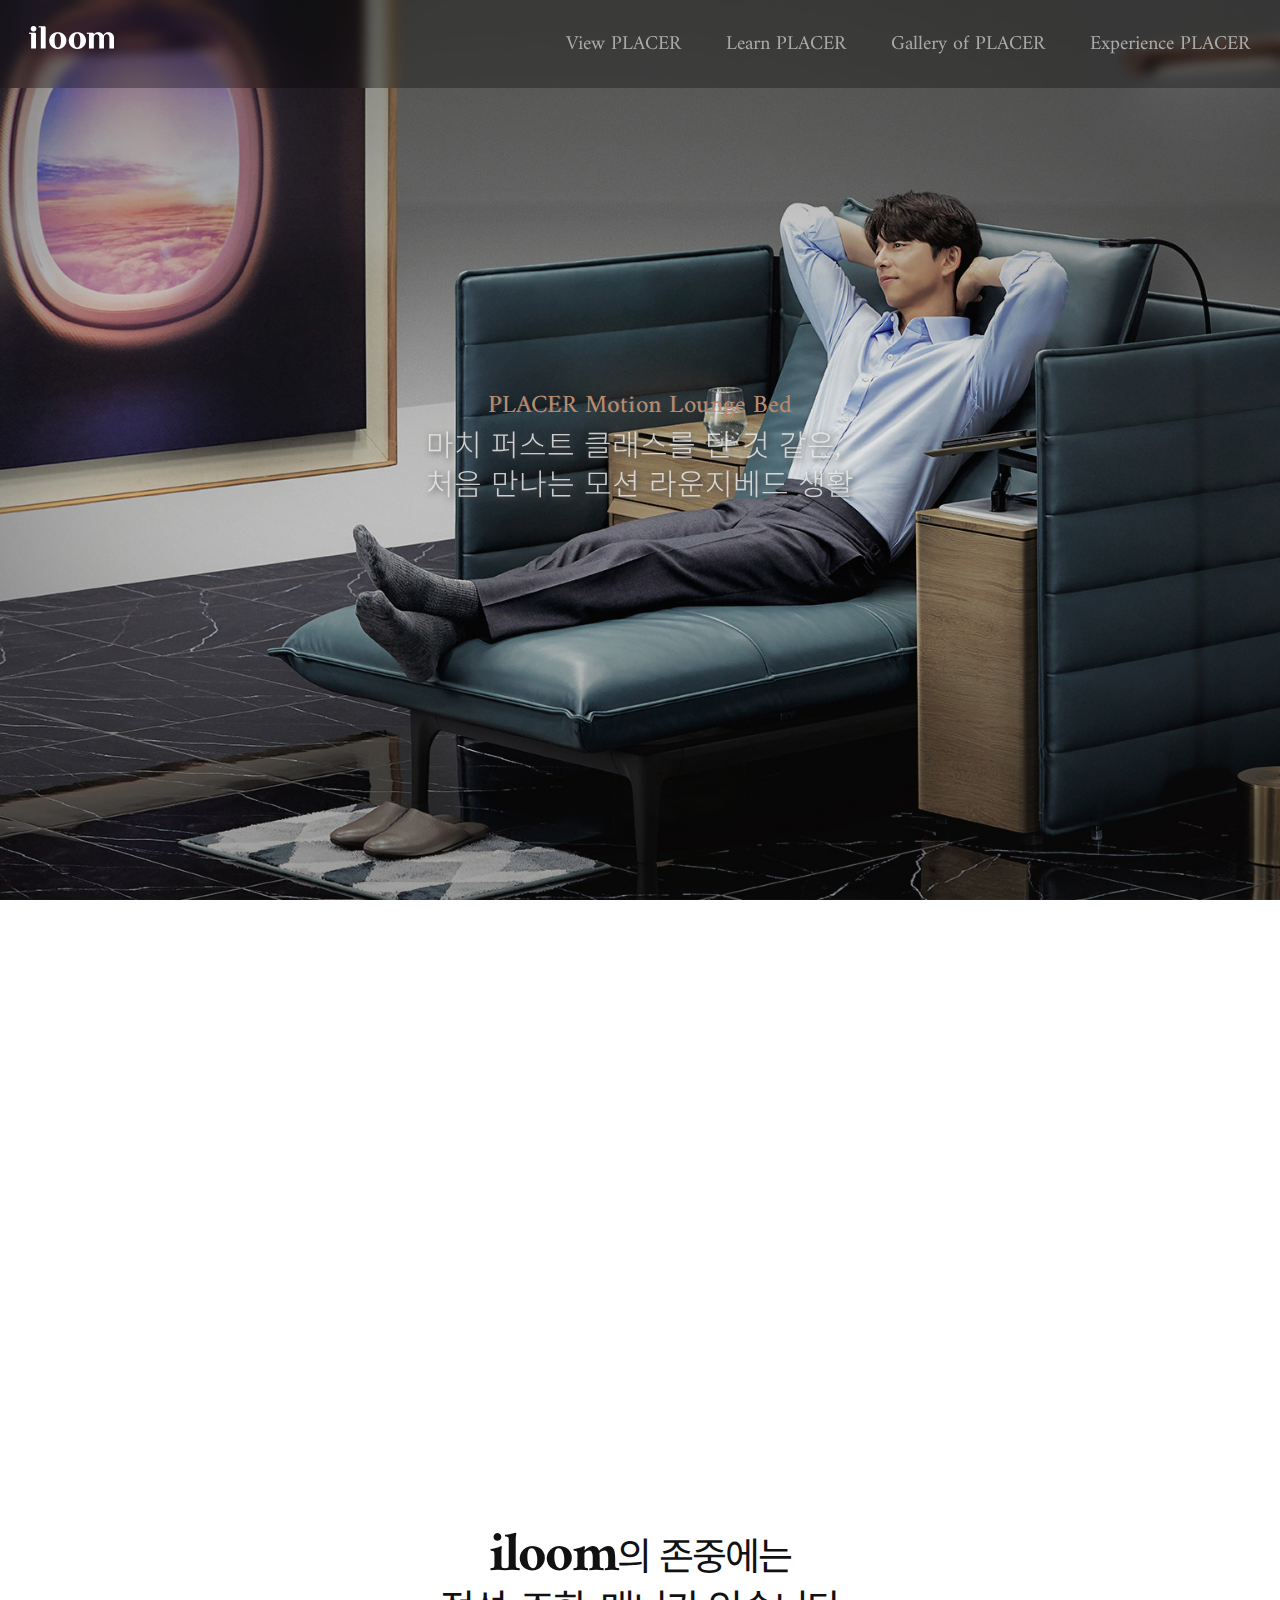
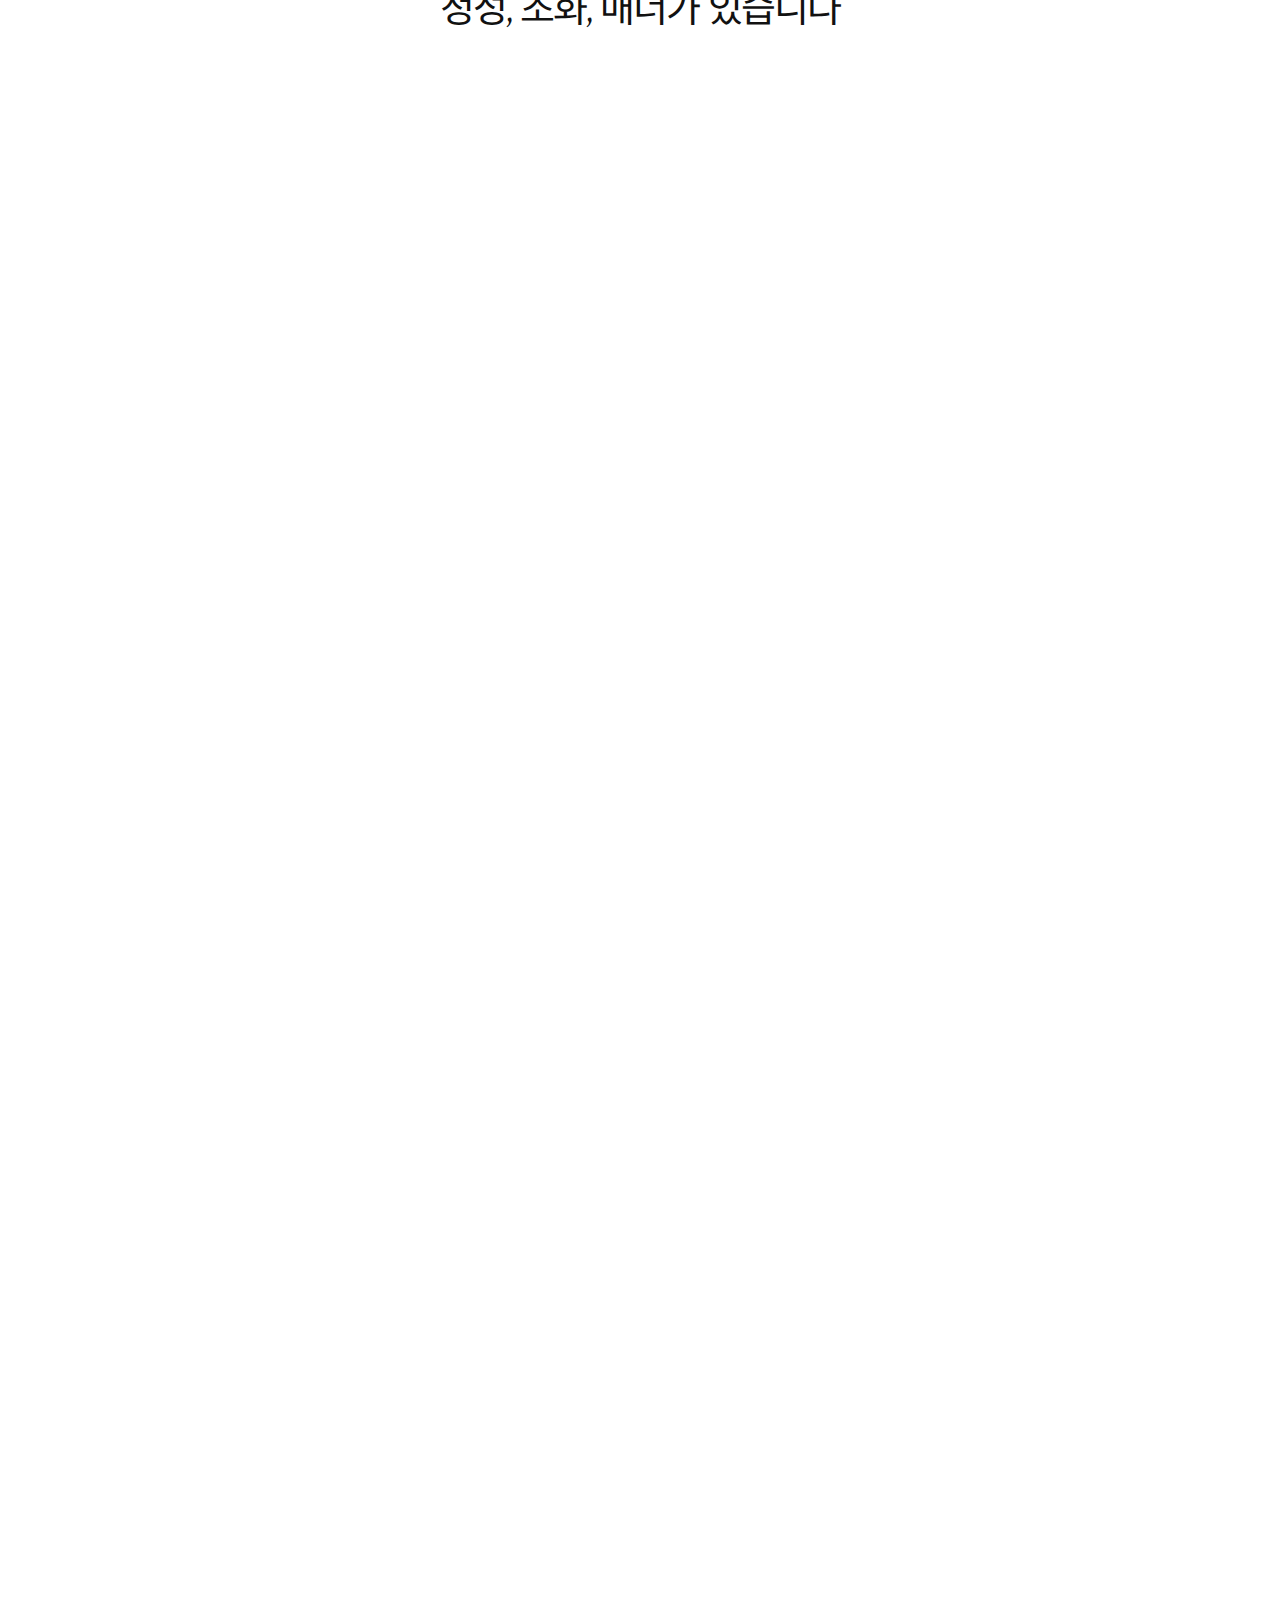
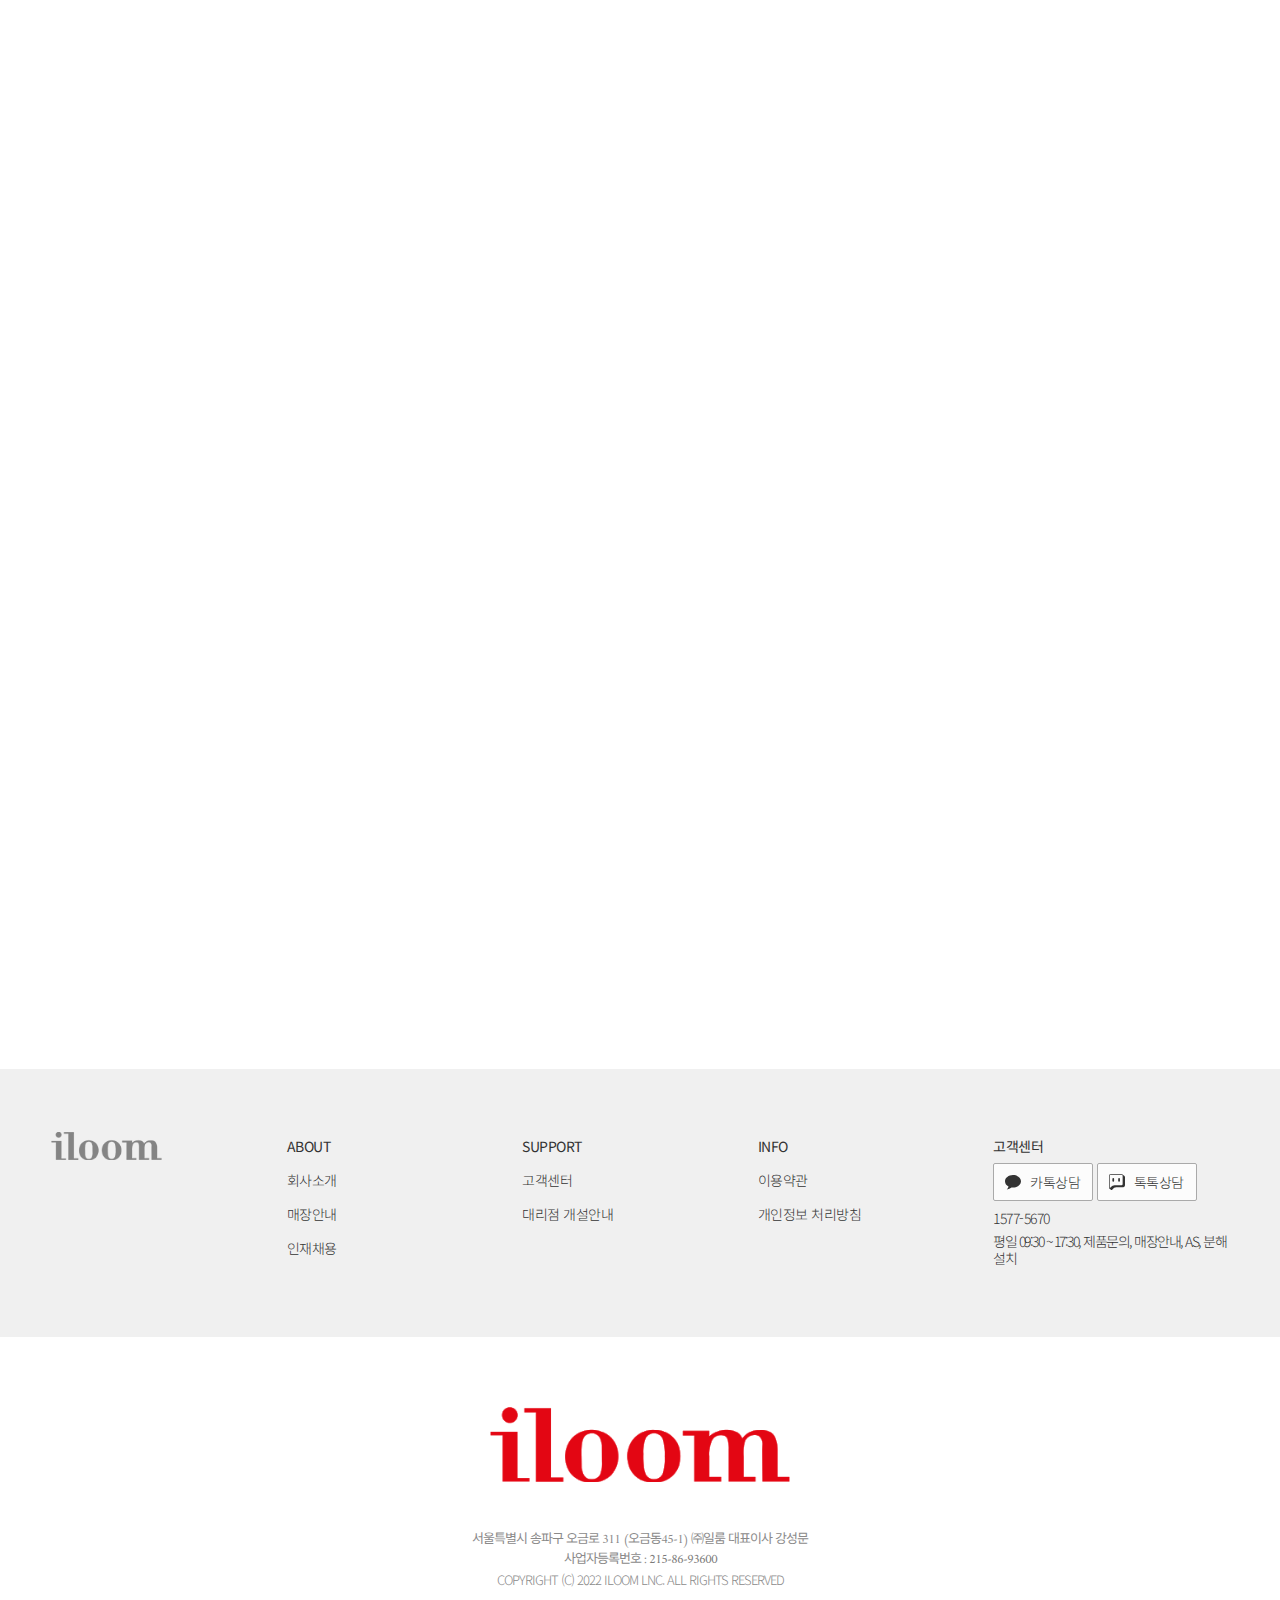
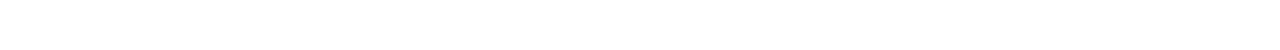
==== responsive.html @ 222e3181 "responsive_ver" ====
<!DOCTYPE html>
<html lang="ko">
<head>
    <meta charset="UTF-8">
    <meta name="viewport" content="width=device-width, initial-scale=1.0">
    <title>iloom PLACER</title>

    <!-- FAVICON -->
    <link rel="shortcut icon" href="assets/img/favicon.png" />
    <link rel="apple-touch-icon" type="image/png" sizes="180x180" href="assets/img/apple_icon_180.png">
    <link rel="icon" type="image/png" sizes="192x192" href="assets/img/android_icon_192.png">

    <!-- 오픈그래프 -->
    <meta property="og:title" content="iloom PLACER">
    <meta property="og:description" content="가구를 만듭니다, 일룸과 함께 하는 나만의 라이프스타일 시작해보세요" />
    <meta property="og:image" content="assets/img/open_graph.png" />
    <meta property="og:image:width" content="1000">
    <meta property="og:image:height" content="525">
    <meta property="og:site_name" content="iloom PLACER">
    <meta property="og:url" content="http://ivylove.dothome.co.kr/portfolio/responsive_ver/responsive.html" />

    <!-- CSS -->
    <link rel="stylesheet" href="assets/css/aos.css">
    <link rel="stylesheet" href="assets/css/reset.css">
    <link rel="stylesheet" href="assets/css/common.css">
    <link rel="stylesheet" href="assets/css/swiper.css">
    <link rel="stylesheet" href="assets/css/style.css">

    <!-- SCRIPT -->
    <script src="assets/js/jquery.js"></script>
    <script src="assets/js/swiper-bundle.min.js"></script>
    <script src="assets/js/aos.js"></script>
    <script src="assets/js/index.js"></script>
</head>
<body>
    <div class="wrap">
        <header>
            <div class="header_vis">
                <div class="header_wrap clear">
                    <div class="title">
                        <a href="javascript:void(0)">iloom</a>
                    </div>
                    <div class="gnb">
                        <ul class="clear">
                            <li>
                                <a href="javascript:void(0)">View PLACER</a>
                            </li>
                            <li>
                                <a href="javascript:void(0)">Learn PLACER</a>
                            </li>
                            <li>
                                <a href="javascript:void(0)">Gallery of PLACER</a>
                            </li>
                            <li>
                                <a href="javascript:void(0)">Experience PLACER</a>
                            </li>
                        </ul>
                    </div>
                    <!-- hamburger button -->
                    <div class="m_vis m_btn">
                        <span></span>
                        <span></span>
                        <span></span>
                    </div>
                </div>
            </div>
        </header>
        <!-- aside -->
        <aside>
            <div class="m_aside_wrap clear">
                <ul class="m_aside_top clear">
                    <li class="left clear">
                        <div class="m_title"><a href="javascript:void(0)">iloom</a></div>
                    </li>
                    <li class="right clear">
                        <div class="settiing"><a href="javascript:voil(0)">설정</a></div>
                        <div class="close"><a href="javascript:voil(0)" class="close_btn">닫기</a></div>
                    </li>
                </ul>
                <div class="swiper-container m_aside_menu">
                    <div class="swiper-wrapper">
                        <div class="swiper-slide"><a href="javascript:void(0)">MY PAGE</a></div>
                        <div class="swiper-slide"><a href="javascript:void(0)">ORDER</a></div>
                        <div class="swiper-slide"><a href="javascript:void(0)">CART</a></div>
                        <div class="swiper-slide"><a href="javascript:void(0)">CS CENTER</a></div>
                        <div class="swiper-slide"><a href="javascript:void(0)">INFO</a></div>
                    </div>
                </div>
                <!-- 프로필 -->
                <div class="hello">
                    <p><span>홍길동님,</span><br/>안녕하세요!</p>
                    <img src="assets/img/my.png" alt="개인이미지">
                </div>
                <!-- For -->
                <div class="for">
                    <h2>For you</h2>
                    <div class="swiper-container pro_swiper">
                        <div class="swiper-wrapper">
                            <div class="swiper-slide"><a href="javascript:void(0)">
                                    <img src="assets/img/aside01.jpg" alt="스와이퍼 이미지">
                                </a></div>
                            <div class="swiper-slide"><a href="javascript:void(0)">
                                    <img src="assets/img/aside02.jpg" alt="스와이퍼 이미지">
                                </a></div>
                            <div class="swiper-slide"><a href="javascript:void(0)">
                                    <img src="assets/img/aside03.jpg" alt="스와이퍼 이미지">
                                </a></div>
                            <div class="swiper-slide"><a href="javascript:void(0)">
                                    <img src="assets/img/aside04.jpg" alt="스와이퍼 이미지">
                                </a></div>
                                <div class="swiper-slide"><a href="javascript:void(0)">
                                    <img src="assets/img/aside05.jpg" alt="스와이퍼 이미지">
                                </a></div>
                            <div class="swiper-slide"><a href="javascript:void(0)">
                                    <img src="assets/img/aside06.jpg" alt="스와이퍼 이미지">
                                </a></div>
                        </div>
                        <!-- Pagination -->
                        <div class="swiper-pagination"></div>
                    </div>
                </div>
                <!-- menu -->
                <ul class="m_detail clear">
                    <li>
                        <a href="javascript:void(0)">
                            <span>View PLACER</span>
                            <i></i>
                        </a>
                        <ul class="m_view detail">
                            <li><a href="javascript:void(0)">침대</a></li>
                            <li><a href="javascript:void(0)">옷장</a></li>
                            <li><a href="javascript:void(0)">수납장</a></li>
                            <li><a href="javascript:void(0)">화장대</a></li>
                        </ul>
                    </li>
                    <li>
                        <a href="javascript:void(0)"><span>Learn PLACER</span><i></i></a>
                        <ul class="m_learn detail">
                            <li><a href="javascript:void(0)">테이블</a></li>
                            <li><a href="javascript:void(0)">거실장</a></li>
                            <li><a href="javascript:void(0)">소파</a></li>
                            <li><a href="javascript:void(0)">수납장</a></li>
                        </ul>
                    </li>
                    <li>
                        <a href="javascript:void(0)"><span>Gallery of PLACER</span><i></i></a>
                        <ul class="m_gallery detail">
                            <li><a href="javascript:void(0)">식탁</a></li>
                            <li><a href="javascript:void(0)">수납장</a></li>
                            <li><a href="javascript:void(0)">의자</a></li>
                            <li><a href="javascript:void(0)">액세서리</a></li>
                        </ul>
                    </li>
                    <li>
                        <a href="javascript:void(0)"><span>Experience PLACER</span><i></i></a>
                        <ul class="m_experience detail">
                            <li><a href="javascript:void(0)">책상</a></li>
                            <li><a href="javascript:void(0)">책장</a></li>
                            <li><a href="javascript:void(0)">서랍장</a></li>
                            <li><a href="javascript:void(0)">의자</a></li>
                        </ul>
                    </li>
                </ul>
                <!-- event -->
                <div class="m_event">
                    <h2>EVENT</h2>
                    <div class="swiper-container event_swiper">
                        <div class="swiper-wrapper">
                            <div class="swiper-slide">
                                <a href="javascript:void(0)">
                                    <img src="assets/img/event01.jpg" alt="이벤트이미지">
                                </a>
                            </div>
                            <div class="swiper-slide">
                                <a href="javascript:void(0)">
                                    <img src="assets/img/event02.jpg" alt="이벤트이미지">
                                </a>
                            </div>
                            <div class="swiper-slide">
                                <a href="javascript:void(0)">
                                    <img src="assets/img/event03.jpg" alt="이벤트이미지">
                                </a>
                            </div>
                            <div class="swiper-slide">
                                <a href="javascript:void(0)">
                                    <img src="assets/img/event04.jpg" alt="이벤트이미지">
                                </a>
                            </div>
                            <div class="swiper-slide">
                                <a href="javascript:void(0)">
                                    <img src="assets/img/event05.jpg" alt="이벤트이미지">
                                </a>
                            </div>
                            <div class="swiper-slide">
                                <a href="javascript:void(0)">
                                    <img src="assets/img/event06.jpg" alt="이벤트이미지">
                                </a>
                            </div>
                        </div>
                    </div>
                </div>
                <!-- aside footer -->
                <div class="m_aside_footer">
                    <h2>
                        <a href="javascript:void(0)">iloom</a>
                    </h2>
                    <ul class="m_aside_sns clear">
                        <li class="fb"><a href="javascript:void(0)">fb</a></li>
                        <li class="bl"><a href="javascript:void(0)">bl</a></li>
                        <li class="yt"><a href="javascript:void(0)">yt</a></li>
                        <li class="insta"><a href="javascript:void(0)">insta</a></li>
                    </ul>
                    <div class="m_copy">
                        <p>서울특별시 송파구 오금로 311 (오금동45-1) ㈜일룸 대표이사 강성문</p>
                        <p>사업자등록번호&nbsp;:&nbsp;<span>215-86-93600</span></p>
                        <p>Copyright (c) 2022 iloom lnc. All rights reserved</p>
                    </div>
                </div>
            </div>
            <div class="m_aside_bg"></div>
        </aside>
        <main>
            <div class="main_vis">
                <div class="main_bg_wrap">
                    <div class="main_txt">
                        <p>PLACER Motion Lounge Bed</p>
                        <h2 data-aos="fade-up" data-aos-duration="1500">마치 퍼스트 클래스를 탄 것 같은,<br />처음 만나는 모션 라운지베드 생활</h2>
                    </div>
                </div>
                <div class="con_wrap">
                    <div class="con_wrap_detail">
                        <div class="learn">
                        <div class="learn_wrap clear">
                            <div class="learn_txt" data-aos="fade-up">
                                <p>Learn PLACER</p>
                                <h2>당신을 보다<br />편안하게 하는 디테일</h2>
                            </div> <!-- 마진,패딩으로 top 변경 -->
                            <div class="learn_con">
                                <ul class="clear">
                                    <li data-aos="fade-up" data-aos-duration="500">
                                        <a href="javascript:void(0)">
                                            <img src="assets/img/detail_thum1.jpg" alt="각도조절패드">
                                            <p>각도조절패드</p>
                                        </a>
                                    </li>
                                    <li data-aos="fade-up" data-aos-duration="1500">
                                        <a href="javascript:void(0)">
                                            <img src="assets/img/detail_thum2.jpg" alt="월 허깅">
                                            <p>월 허깅</p>
                                        </a>
                                    </li>
                                    <li data-aos="fade-up" data-aos-duration="2500">
                                        <a href="javascript:void(0)">
                                            <img src="assets/img/detail_thum3.jpg" alt="자석 부착식 팔걸이 쿠션">
                                            <p>자석 부착식 팔걸이 쿠션</p>
                                        </a>
                                    </li>
                                </ul>
                            </div>
                        </div>
                    </div>
                    <div class="brand_core">
                        <div class="core_wrap">
                            <div class="core_txt">
                                <h2><span>iloom</span>의 존중에는<br />정성, 조화, 매너가 있습니다</h2>
                            </div>
                            <div class="circle_wrap">
                                <ul>
                                    <li data-aos="zoom-in" data-aos-duration="500"><span>정성</span></li>
                                    <li data-aos="zoom-in" data-aos-duration="1000"><span>조화</span></li>
                                    <li data-aos="zoom-in" data-aos-duration="1500"><span>매너</span></li>
                                </ul>
                            </div>
                            <div class="intro">
                                <div class="bg_txt">
                                    <span data-aos="fade-up" data-aos-duration="600">V</span>
                                    <span data-aos="fade-up" data-aos-duration="900">A</span>
                                    <span data-aos="fade-up" data-aos-duration="1200">L</span>
                                    <span data-aos="fade-up" data-aos-duration="1500">U</span>
                                    <span data-aos="fade-up" data-aos-duration="1800">E</span>
                                </div>
                            </div>
                        </div>
                    </div>
                    <div class="premium">
                        <div class="premium_wrap">
                            <div class="pre_left left"></div>
                            <div class="pre_right right"></div>
                            <div class="pre_con_wrap">
                                <div class="pre_txt">
                                    <h2>Premium</h2>
                                    <p>당신이 원하는 대로 완성되는 모듈식 구성</p>
                                </div>
                                <div class="premium_slide_wrap">
                                    <div class="swiper-container premium_slide">
                                        <div class="swiper-wrapper">
                                            <div class="swiper-slide clear">
                                                <img src="assets/img/module_pro1.jpg" alt="모듈 이미지1">
                                                <div class="pre_sw_txt">
                                                    <h2>01</h2>
                                                    <p>슬라이딩 상판</p>
                                                </div>
                                                <div class="pre_sw_txt">
                                                    <h2>02</h2>
                                                    <p>서랍 구조</p>
                                                </div>
                                                <div class="pre_sw_txt">
                                                    <h2>03</h2>
                                                    <p>내부 공간</p>
                                                </div>
                                            </div>
                                            <div class="swiper-slide clear">
                                                <img src="assets/img/module_pro2.jpg" alt="모듈 이미지2">
                                                <div class="pre_sw_txt">
                                                    <h2>01</h2>
                                                    <p>멀티 바 테이블</p>
                                                </div>
                                                <div class="pre_sw_txt">
                                                    <h2>02</h2>
                                                    <p>미니 데스크</p>
                                                </div>
                                                <div class="pre_sw_txt">
                                                    <h2>03</h2>
                                                    <p>여유로운 수납 공간</p>
                                                </div>
                                            </div>
                                            <div class="swiper-slide clear">
                                                <img src="assets/img/module_pro3.jpg" alt="모듈 이미지3">
                                                <div class="pre_sw_txt">
                                                    <h2>01</h2>
                                                    <p>프라이빗한 공간 연출</p>
                                                </div>
                                                <div class="pre_sw_txt">
                                                    <h2>02</h2>
                                                    <p>자유로운 구성</p>
                                                </div>
                                                <div class="pre_sw_txt">
                                                    <h2>03</h2>
                                                    <p>글라이더</p>
                                                </div>
                                            </div>
                                        </div>
                                        <!-- Add Pagination -->
                                        <div class="swiper-pagination"></div>
                                    </div>
                                    <div class="arrow_wrap">
                                        <div class="swiper-button-next right"><a href="javascript:void(0)">right</a></div>
                                        <div class="swiper-button-prev left"><a href="javascript:void(0)">left</a></div>
                                    </div>
                                </div>
                                <div class="module_pro_wrap">
                                    <div class="module_pro">
                                        <img src="assets/img/module_pro1.jpg" alt="모듈 이미지1">
                                        <div class="m_pre_sw_txt">
                                            <h2>슬라이딩 상판</h2>
                                            <p>라운지베드의 각도 조절로 나의 포지션이
                                                <br />편리하게 이용할 수 있는 상판
                                            </p>
                                        </div>
                                    </div>
                                    <div class="module_pro">
                                        <img src="assets/img/module_pro2.jpg" alt="모듈 이미지2">
                                        <div class="m_pre_sw_txt">
                                            <h2>멀티 바 테이블</h2>
                                            <p>스마트폰 무선충전, LED조명까지
                                                <br />바로 해결할 수 있는 상판 바
                                        </div>
                                    </div>
                                    <div class="module_pro">
                                        <img src="assets/img/module_pro3.jpg" alt="모듈 이미지3">
                                        <div class="m_pre_sw_txt">
                                            <h2>프라이빗한 공간 연출</h2>
                                            <p>집중이 필요한 순간에
                                                <br />나만의 공간을 만들어주는 파티션
                                            </p>
                                        </div>
                                    </div>
                                </div>
                                <div class="module_pro_wrap02">
                                    <div class="module_pro">
                                        <img src="assets/img/module_pro1.jpg" alt="모듈 이미지1" data-aos="fade-right" data-aos-duration="1000">
                                        <div class="m_pre_sw_txt" data-aos="fade-right" data-aos-duration="1000">
                                            <h2>슬라이딩 상판</h2>
                                            <p>라운지베드의 각도 조절로 나의 포지션이
                                                <br />편리하게 이용할 수 있는 상판
                                            </p>
                                        </div>
                                    </div>
                                    <div class="module_pro">
                                        <img src="assets/img/module_pro2.jpg" alt="모듈 이미지2" data-aos="fade-left" data-aos-duration="1000">
                                        <div class="m_pre_sw_txt" data-aos="fade-left" data-aos-duration="1000">
                                            <h2>멀티 바 테이블</h2>
                                            <p>스마트폰 무선충전, LED조명까지
                                                <br />바로 해결할 수 있는 상판 바
                                        </div>
                                    </div>
                                    <div class="module_pro">
                                        <img src="assets/img/module_pro3.jpg" alt="모듈 이미지3" data-aos="fade-right" data-aos-duration="1000">
                                        <div class="m_pre_sw_txt" data-aos="fade-right" data-aos-duration="1000">
                                            <h2>프라이빗한 공간 연출</h2>
                                            <p>집중이 필요한 순간에
                                                <br />나만의 공간을 만들어주는 파티션
                                            </p>
                                        </div>
                                    </div>
                                </div>
                            </div>
                        </div>
                    </div>
                    <div class="value_life">
                        <div class="value_life_wrap">
                            <h2 data-aos="fade-up" data-aos-duration="500">세상에 없던 가치의 시작</h2>
                            <p data-aos="fade-up" data-aos-duration="500">가장 편안한 공간에서 퍼스트클래스를 탄 것 같은 생활을 누리세요<br />
                                세상의 중심에서 만나는 iloom의 자부심이 펼쳐집니다.</p>
                            <p class="m_p" data-aos="fade-up" data-aos-duration="800">가장 편안한 공간에서 퍼스트클래스를 탄 것 같은 생활을 누리세요</p>
                            <div class="swiper-container value_slide" data-aos="fade-up" data-aos-duration="1100">
                                <div class="swiper-wrapper">
                                    <div class="swiper-slide">
                                        <div class="value_swiper_img">
                                            <img src="assets/img/life01.jpg" alt="life_con1">
                                        </div>
                                        <p>어바니</p>
                                    </div>
                                    <div class="swiper-slide">
                                        <div class="value_swiper_img">
                                            <img src="assets/img/life02.jpg" alt="life_con2">
                                        </div>
                                        <p>아르지안</p>
                                    </div>
                                    <div class="swiper-slide">
                                        <div class="value_swiper_img">
                                            <img src="assets/img/life03.jpg" alt="life_con3">
                                        </div>
                                        <p>미엘</p>
                                    </div>
                                    <div class="swiper-slide">
                                        <div class="value_swiper_img">
                                            <img src="assets/img/life04.jpg" alt="life_con4">
                                        </div>
                                        <p>구스토</p>
                                    </div>
                                    <div class="swiper-slide">
                                        <div class="value_swiper_img">
                                            <img src="assets/img/life05.jpg" alt="life_con5">
                                        </div>
                                        <p>코펜하겐</p>
                                    </div>
                                    <div class="swiper-slide">
                                        <div class="value_swiper_img">
                                            <img src="assets/img/life06.jpg" alt="life_con6">
                                        </div>
                                        <p>레가토</p>
                                    </div>
                                    <div class="swiper-slide">
                                        <div class="value_swiper_img">
                                            <img src="assets/img/life07.jpg" alt="life_con7">
                                        </div>
                                        <p>글렌</p>
                                    </div>
                                </div>
                                <!-- Add Pagination -->
                                <div class="swiper-pagination"></div>
                            </div>
                        </div>
                    </div>
                    <div class="pro_con">
                        <h2 data-aos="fade-up" data-aos-duration="500">고객님을 위한 제품 추천</h2>
                        <ul class="pro_con_detail clear" data-aos="fade-up" data-aos-duration="500">
                            <li>
                                <a href="javascript:void(0)">
                                    <div class="pro_txt">
                                        <div class="con_top clear">
                                            <div>[일룸]</div>
                                            <div class="fav">fav</div>
                                        </div>
                                        <strong>멘디</strong>
                                        <div class="pro_detail">
                                            <p>(온라인몰 전용) 침대(1100폭,매트포함)</p>
                                            <p>599,000</p>
                                        </div>
                                    </div>
                                    <div class="img_wrap">
                                        <img src="assets/img/pro_con01.jpg" alt="pro_con01">
                                    </div>
                                    <div class="pro_con_bg">
                                        <div class="con_top clear">
                                            <div>[일룸]</div>
                                            <div class="fav">fav</div>
                                        </div>
                                        <strong>멘디</strong>
                                        <div class="pro_detail">
                                            <p>(온라인몰 전용) 침대(1100폭,매트포함)</p>
                                            <p>599,000</p>
                                        </div>
                                        <img src="assets/img/more.png" alt="more_btn">
                                    </div>
                                </a>
                            </li>
                            <li>
                                <a href="javascript:void(0)">
                                    <div class="pro_txt">
                                        <div class="con_top clear">
                                            <div>[일룸]</div>
                                            <div class="fav">fav</div>
                                        </div>
                                        <strong>이타카네오</strong>
                                        <div class="pro_detail">
                                            <p>독서실책상(온라인몰 전용)(조명형,기능형)</p>
                                            <p>369,000</p>
                                        </div>
                                    </div>
                                    <div class="img_wrap">
                                        <img src="assets/img/pro_con02.jpg" alt="pro_con02">
                                    </div>
                                    <div class="pro_con_bg">
                                        <div class="con_top clear">
                                            <div>[일룸]</div>
                                            <div class="fav">fav</div>
                                        </div>
                                        <strong>이타카네오</strong>
                                        <div class="pro_detail">
                                            <p>독서실책상(온라인몰 전용)(조명형,기능형)</p>
                                            <p>369,000</p>
                                        </div>
                                        <img src="assets/img/more.png" alt="more_btn">
                                    </div>
                                </a>
                            </li>
                            <li>
                                <a href="javascript:void(0)">
                                    <div class="pro_txt">
                                        <div class="con_top clear">
                                            <div>[일룸]</div>
                                            <div class="fav">fav</div>
                                        </div>
                                        <strong>캐스터네츠</strong>
                                        <div class="pro_detail">
                                            <p>책장캣타워(1200폭 6단)_쿠션형</p>
                                            <p>499,000</p>
                                        </div>
                                    </div>
                                    <div class="img_wrap">
                                        <img src="assets/img/pro_con03.jpg" alt="pro_con03">
                                    </div>
                                    <div class="pro_con_bg">
                                        <div class="con_top clear">
                                            <div>[일룸]</div>
                                            <div class="fav">fav</div>
                                        </div>
                                        <strong>캐스터네츠</strong>
                                        <div class="pro_detail">
                                            <p>책장캣타워(1200폭 6단)_쿠션형(온라인몰 전용)</p>
                                            <p>499,000</p>
                                        </div>
                                        <img src="assets/img/more.png" alt="more_btn">
                                    </div>
                                </a>
                            </li>
                        </ul>
                        <ul class="pro_con_detail02 clear">
                            <li data-aos="fade-up" data-aos-duration="500">
                                <a href="javascript:void(0)">
                                    <div class="pro_txt">
                                        <div class="con_top clear">
                                            <div>[일룸]</div>
                                            <div class="fav">fav</div>
                                        </div>
                                        <strong>멘디</strong>
                                        <div class="pro_detail">
                                            <p>(온라인몰 전용) 침대(1100폭,매트포함)</p>
                                            <p>599,000</p>
                                        </div>
                                    </div>
                                    <div class="img_wrap">
                                        <img src="assets/img/pro_con01.jpg" alt="pro_con01">
                                    </div>
                                    <div class="pro_con_bg">
                                        <div class="con_top clear">
                                            <div>[일룸]</div>
                                            <div class="fav">fav</div>
                                        </div>
                                        <strong>멘디</strong>
                                        <div class="pro_detail">
                                            <p>(온라인몰 전용) 침대(1100폭,매트포함)</p>
                                            <p>599,000</p>
                                        </div>
                                        <img src="assets/img/more.png" alt="more_btn">
                                    </div>
                                </a>
                            </li>
                            <li data-aos="fade-up" data-aos-duration="1000">
                                <a href="javascript:void(0)">
                                    <div class="pro_txt">
                                        <div class="con_top clear">
                                            <div>[일룸]</div>
                                            <div class="fav">fav</div>
                                        </div>
                                        <strong>이타카네오</strong>
                                        <div class="pro_detail">
                                            <p>독서실책상(온라인몰 전용)(조명형,기능형)</p>
                                            <p>369,000</p>
                                        </div>
                                    </div>
                                    <div class="img_wrap">
                                        <img src="assets/img/pro_con02.jpg" alt="pro_con02">
                                    </div>
                                    <div class="pro_con_bg">
                                        <div class="con_top clear">
                                            <div>[일룸]</div>
                                            <div class="fav">fav</div>
                                        </div>
                                        <strong>이타카네오</strong>
                                        <div class="pro_detail">
                                            <p>독서실책상(온라인몰 전용)(조명형,기능형)</p>
                                            <p>369,000</p>
                                        </div>
                                        <img src="assets/img/more.png" alt="more_btn">
                                    </div>
                                </a>
                            </li>
                            <li data-aos="fade-up" data-aos-duration="1500">
                                <a href="javascript:void(0)">
                                    <div class="pro_txt">
                                        <div class="con_top clear">
                                            <div>[일룸]</div>
                                            <div class="fav">fav</div>
                                        </div>
                                        <strong>캐스터네츠</strong>
                                        <div class="pro_detail">
                                            <p>책장캣타워(1200폭 6단)_쿠션형(온라인몰 전용)</p>
                                            <p>499,000</p>
                                        </div>
                                    </div>
                                    <div class="img_wrap">
                                        <img src="assets/img/pro_con03.jpg" alt="pro_con03">
                                    </div>
                                    <div class="pro_con_bg">
                                        <div class="con_top clear">
                                            <div>[일룸]</div>
                                            <div class="fav">fav</div>
                                        </div>
                                        <strong>캐스터네츠</strong>
                                        <div class="pro_detail">
                                            <p>책장캣타워(1200폭 6단)_쿠션형(온라인몰 전용)</p>
                                            <p>499,000</p>
                                        </div>
                                        <img src="assets/img/more.png" alt="more_btn">
                                    </div>
                                </a>
                            </li>
                        </ul>
                    </div>
                    </div>
                </div>
            </div>
        </main>
        <footer>
            <div class="footer_vis">
                <div class="f_wrap">
                    <!-- f_top -->
                    <ul class="f_top clear">
                        <li>
                            <img src="assets/img/f_logo3.png" alt="footer_logo">
                        </li>
                        <li>
                            <div class="list_title">ABOUT</div>
                            <div><a href="javascript:void(0)">회사소개</a></div>
                            <div><a href="javascript:void(0)">매장안내</a></div>
                            <div><a href="javascript:void(0)">인재채용</a></div>
                        </li>
                        <li>
                            <div class="list_title">SUPPORT</div>
                            <div><a href="javascript:void(0)">고객센터</a></div>
                            <div><a href="javascript:void(0)">대리점 개설안내</a></div>
                        </li>
                        <li>
                            <div class="list_title">INFO</div>
                            <div><a href="javascript:void(0)">이용약관</a></div>
                            <div><a href="javascript:void(0)">개인정보 처리방침</a></div>
                        </li>
                        <li>
                            <div class="cs_wrap">
                                <div>고객센터</div>
                                <div class="tok_cs">
                                    <a href="javascript:void(0)">카톡상담</a>
                                    <a href="javascript:void(0)">톡톡상담</a>
                                </div>
                                <a href="+0215775670">1577-5670</a>
                                <p>평일 09:30 ~ 17:30, 제품문의, 매장안내, AS, 분해설치</p>
                            </div>
                        </li>
                    </ul>
                    <div class="chatbot">
                        <a href="javascript:void(0)">
                            <div class="kakao chatbtn">카톡상담</div>
                        </a>
                        <a href="javascript:void(0)">
                            <div class="toktok chatbtn">톡톡상담</div>
                        </a>
                    </div>
                    <ul class="f_top_m clear">
                        <li><a href="javascript:void(0)">ABOUT</a></li>
                        <li><a href="javascript:void(0)">SURPPORT</a></li>
                        <li><a href="javascript:void(0)">INFO</a></li>
                        <li><a href="javascript:void(0)">고객센터</a></li>
                    </ul>
                    <ul class="f_top_m_sns">
                        <li>
                            <a href="javascript:void(0)">fb</a>
                        </li>
                        <li>
                            <a href="javascript:void(0)">bl</a>
                        </li>
                        <li>
                            <a href="javascript:void(0)">insta</a>
                        </li>
                        <li>
                            <a href="">yt</a>
                        </li>
                    </ul>
                    <ul>
                        <li></li>
                    </ul>
                    <!-- f_bottom -->
                    <div class="f_bottom">
                        <div class="f_title">
                            <a href="javascript:void(0)">iloom</a>
                        </div>
                        <div class="copy">
                            <p>서울특별시 송파구 오금로 311 (오금동45-1) ㈜일룸 대표이사 강성문
                            <p>사업자등록번호 : <span>215-86-93600</span></p>
                            <p>Copyright (c) 2022 iloom lnc. All rights reserved</p>
                        </div>
                    </div>
                </div>
            </div>
        </footer>
    </div>
</body>

</html>
---- assets/css/common.css ----
/* font */

@import url('https://fonts.googleapis.com/css2?family=Amiri:wght@400;700&family=Noto+Sans+KR:wght@300;400;500;700;900&display=swap');
@import url('https://fonts.googleapis.com/css2?family=Noto+Sans+KR:wght@300;400;500;700;900&display=swap');


/* common */

* {
    box-sizing: border-box;
}

body {
    font-family: 'Amiri', 'Noto Sans KR', sans-serif;
    font-size: inherit;
    letter-spacing: inherit;
    min-width: 320px;
}

.hidden {
    overflow: hidden;
}

.clear::after {
    content: "";
    clear: both;
    display: block;
}

.left {
    float: left;
}

.right {
    float: right;
}

.m_vis {
    display: none;
}

img {
    vertical-align: top;
}

a {
    display: block;
    height: 100%;
}
---- assets/css/style.css ----
/* header */

.header_vis {
    position: relative;
}

.header_wrap {
    position: fixed;
    top: 0;
    left:0;
    width: 100%;
    height: 88px;
    padding: 25px 20px 23px 28px;
    z-index: 100;
    transition: 0.5s;
    background: rgba( 0, 0, 0, 0.30 );
    backdrop-filter: blur( 6px );
    -webkit-backdrop-filter: blur( 6px );
}

.header_wrap.fix{
    top: -80px;
}

.header_wrap .title {
    float: left;
    background: url(../img/logo.png) no-repeat;
    background-size: 100%;
    background-position: center;
    width: 87px;
    height: 25px;
    text-indent: -9999px;
}

.header_wrap .title a {
    display: block;
    height: 100%;
}

.header_wrap .gnb {
    float: right;
}

.gnb li {
    display: inline-block;
    margin-left: 20px;
    padding: 10px;
    position: relative;
}

.gnb li a {
    color: #aaa;
    font-size: 20px;
    display: block;
    height: 100%;
    transition: 0.2s;
}

.gnb li a:hover {
    color: #eee;
    padding-bottom: 7px;
    border-bottom: 2px solid #eee;
}


/* m_aside_wrap */

.m_aside_wrap {
    display: none;
}

.m_aside_wrap .m_title {
    float: left;
    background: url(../img/f_logo2.png) no-repeat;
    background-size: 100%;
    background-position: center;
    width: 87px;
    height: 25px;
    text-indent: -9999px;
    margin-top: 7px;
}

/* main_vis */

.main_bg_wrap {
    background: url(../img/intro1_bg.jpg) no-repeat;
    background-size: cover;
    background-position: 70% 0;
    height: 100vh;
    width: 100%;
    position: fixed;
    top: 0;
    left: 0;
    background-color: #fff;
}

.main_txt {
    position: absolute;
    top: 50%;
    left: 50%;
    transform: translate(-50%, -50%);
}

.main_txt p {
    font-size: 25px;
    letter-spacing: 0.5px;
    color: #b58e70;
    text-align: center;
    padding-bottom: 10px;
    text-shadow: 0.5px 0.5px 0.5px #ab6565b8;
}

.main_txt h2 {
    color: rgba(236,236,236,0.84);
    font-weight: 300;
    font-size: 30px;
    line-height: 1.3;
    text-shadow: 2px 2px 6px #474747;
}


/* learn */

.con_wrap {
    padding-top: 100vh;
    position: relative;
}

.con_wrap_detail {
    background: #fff;
}

.learn {
    background: #fff;
    padding: 190px 0 120px;
}

.learn_wrap {
    width: 80%;
    margin: auto;
    position: relative;
}

.learn_txt {
    float: left;
    width: 250px;
    position: absolute;
    top: 25%;
}

.learn_txt .aos-init .aos-animate {
    position: absolute;
    transform: translateY(60%);
}

.learn_txt p {
    margin-bottom: 10px;
    font-size: 22px;
    color: #888888;
}

.learn_txt h2 {
    font-size: 28px;
    letter-spacing: -2px;
    line-height: 1.3;
    color: #686766;
}

.learn_con {
    float: right;
    width: calc(100% - 250px);
}

.learn_con ul {
    text-align: center;
    padding-left: 80px;
}

.learn_con li {
    float: left;
    width: calc(100% / 3);
    padding-left: 10px;
}

.learn_con a {
    display: block;
    height: 100%;
}

.learn_con img {
    width: 100%;
}

.learn_con p {
    margin-top: 20px;
    font-size: 17px;
    font-weight: 400;
    color: #686766;
}


/* brand_core */

.brand_core {
    position: relative;
}

.core_wrap {
    padding: 100px 0 180px;
    background: #fff;
}

.core_txt {
    font-size: 38px;
    font-weight: 400;
    letter-spacing: -2px;
    line-height: 1.2;
}

.core_txt h2 {
    color: #111;
    text-align: center;
    padding-bottom: 50px;
}

.core_txt span {
    color: #111;
    font-size: 55px;
    font-weight: 600;
}


/* circle_wrap */

.circle_wrap {
    padding-bottom: 30px;
}

.circle_wrap ul {
    text-align: center;
}

.circle_wrap li {
    display: inline-block;
    border-radius: 50%;
    background-color: rgba(0, 0, 0, 0.1);
    text-align: center;
    width: 300px;
    height: 300px;
    line-height: 300px;
    font-size: 30px;
    margin: 0 -8px;
}

.circle_wrap span {
    color: #686766;
}

.intro {
    width: 45%;
    margin: 0 auto;
}

.bg_txt {
    color: #f4f4f4;
    font-weight: 600;
    font-family: 'Noto Sans KR';
    font-size: 13.5vw;
    position: absolute;
    bottom: -4px;
}

.bg_txt span {
    color: rgba(0, 0, 0, 0.1);
    float: left;
}


/* premium */

.premium {
    overflow-x: hidden;
}

.premium_wrap {
    display: block;
    width: 100%    ;
    height: 100%;
    overflow: hidden;
    position: relative;
    top: 0;
}

.premium_wrap .pre_left {
    position: absolute;
    left:50%;
    margin-left:0px;
    top: 0;
    opacity: 1;
    background-image:url("../img/pre-left.jpg");
    background-repeat: no-repeat;
    width:0px;
    height:770px;
}

.premium_wrap .pre_right {
    position: absolute;
    left:50%;
    margin-left:0px;
    top: 0;
    background-image:url("../img/pre-right.jpg");
    background-repeat: no-repeat;
    width:0px;
    height:770px;
    overflow: hidden;
}

.pre_con_wrap {
    padding: 100px 55px;
    position: relative;
    height: 100%;
}

.pre_txt {
    width: 760px;
    margin: auto;
    padding-bottom: 30px;
    opacity: 0;
    overflow: hidden;
}

.pre_txt h2 {
    font-size: 50px;
    letter-spacing: -.5px;
    color: #111;
    margin-bottom: 5px;
}

.pre_txt p {
    font-size: 20px;
    letter-spacing: -1px;
    color: #686766;
}

.premium_slide_wrap {
    width: 900px;
    margin: auto;
    height: 300px;
    position: relative;
    opacity: 0;
}

.premium_slide_wrap .swiper-container {
    width: 85%;
    height: 100%;
    padding-bottom: 40px;
}

.premium_slide_wrap img {
    height: 100%;
    float: left;
}

.pre_sw_txt {
    height: 20px;
    margin: 48px 0 40px 65%;
}

.premium_slide_wrap .pre_sw_txt h2,
.premium_slide_wrap .pre_sw_txt p {
    font-size: 24px;
    font-weight: 300;
    letter-spacing: -1px;
    line-height: 27px;
    color: #fff;
    
}

.premium_slide_wrap .pre_sw_txt h2 {
    float: left;
    font-size: 30px;
    line-height: 26px;
    text-shadow: 0.2px 0.2px 0.2px #e4e4e4;
}

.premium_slide_wrap .pre_sw_txt p {
    margin-left: 40px;
    text-shadow: 0.2px 0.2px 0.2px #e4e4e4;
}

.arrow_wrap .left {
    background: url(../img/prev_btn.png) no-repeat;
    background-size: 100%;
    background-position: center;
    width: 93px;
    height: 93px;
    position: absolute;
    top: 50%;
    left: -130px;
    transform: translateY(-50%);
    text-indent: -9999px;
}

.arrow_wrap .right {
    background: url(../img/next_btn.png) no-repeat;
    background-size: 100%;
    background-position: center;
    width: 93px;
    height: 93px;
    position: absolute;
    top: 50%;
    right: -130px;
    transform: translateY(-50%);
    text-indent: -9999px;
}

.arrow_wrap .left a,
.arrow_wrap .right a {
    display: block;
    height: 100%;
}

.pre_con .swiper-wrapper div {
    float: left;
}

.pre_con_wrap .swiper-slide {
    font-size: 18px;
    margin: 0 auto;
}

.premium .swiper-pagination-bullet  {
    background-color : #878787;
    margin: 5px;
    bottom: -2px;
}


/* module_pro */

.module_pro_wrap {
    display: none;
}

.module_pro_wrap02 {
    display: none;
}


/* value_life */

.value_life_wrap {
    padding: 130px 55px 80px;
    text-align: center;
    background: #fff;
}

.value_life_wrap h2 {
    color: #8c2332;    
    font-size: 38px;
    font-weight: 400;
    letter-spacing: -2px;
    line-height: 1.2;
    margin-bottom: 10px;
}

.value_life_wrap .m_p {
    display: none;
}

.value_life_wrap .value_slide {
    padding-bottom: 58px;
    width: 100%;
}

.value_swiper_img {
    overflow: hidden;
    height: 270px;
}

.value_life_wrap .value_slide img {
    width: 450px;
    height: auto;
}

.value_life_wrap > p {
    font-size: 18px;
    line-height: 1.4;
    letter-spacing: -1px;
    color: #686766;
    padding-bottom: 30px;
}

.value_life_wrap .swiper-slide p {
    margin-top: 20px;
    font-size: 17px;
    color: #686766;
}

.value_life_wrap .swiper-pagination-bullet  {
    background-color : #8c2332;
}

/* pro_con */

.pro_con {
    padding: 30px 0 100px;
    background: #fff;
}

.pro_con h2 {
    font-size: 38px;
    font-weight: 400;
    letter-spacing: -2px;
    color: #8c2332;
    margin-bottom: 40px;
    text-align: center;
}

.pro_con ul {
    width: 80%;
    margin: 0 auto;
}

.pro_con li {
    float: left;
    width: 33.33%;
    height: auto;
    padding: 0 10px;
    position: relative;
    overflow-y: hidden;
}

.pro_con li > a {
    display: block;
    border: 1px solid #ccc;
    width: 100%;
    height: auto;
}

.pro_con li > a:hover > .pro_con_bg {
    visibility: visible;
    opacity: 1;
}

.pro_con .pro_txt {
    display: inline-block;
    padding: 40px 30px 30px;
    width: 100%;
}

.con_top {
    line-height: 26px;
}

.con_top div {
    float: left;
    color: #888;
}

.con_top .fav {
    float: right;
    background: url(../img/heart.png) no-repeat;
    width: 25px;
    height: 22px;
    text-indent: -9999px;
}

.pro_con strong {
    display: inline-block;
    color: #333;
    text-align: left;
    line-height: 34px;
    padding: 28px 0 15px;
    word-break: keep-all;
    font-size: 24px;
    font-weight: 700;
    width: 100%;
}

.pro_detail {
    text-align: left;
}

.pro_detail p {
    color: #888;
    font-size: 14px;
    line-height: 28px;
    font-weight: 300;
}

.pro_detail p:nth-child(2) {
    color: #8c2332;
    font-family: 'Noto Sans KR', sans-serif;
    font-weight: 400;
    font-size: 16px;
}

.img_wrap {
    box-sizing: border-box;
}

.img_wrap img {
    width: 100%;
    vertical-align: bottom;
}

.pro_con .pro_con_bg {
    position: absolute;
    top: 0px;
    left: 10px;
    background: #8c2332;
    opacity: 0.85;
    width: calc(100% - 20px);
    height: 100%;
    z-index: 100;
    visibility: hidden;
    opacity: 0;
    transition: visibility 0.15s linear,opacity 0.15s linear
}

.pro_con_bg div,
.pro_con_bg strong,
.pro_con_bg p,
.pro_con_bg p:nth-child(2) {
    color: #fff;
}

.pro_con_bg {
    display: inline-block;
    padding: 40px 30px 30px;
    width: 100%;
}

.pro_con_bg .fav {
    float: right;
    background: url(../img/heart_wh.png) no-repeat;
    width: 25px;
    height: 22px;
    text-indent: -9999px;
}

.pro_con_bg strong {
    display: inline-block;
    color: #fff;
    text-align: left;
    line-height: 34px;
    padding: 28px 0 15px;
    word-break: keep-all;
    font-size: 24px;
    font-weight: 700;
    width: 100%;
}

.pro_con_bg img {
    position: absolute;
    width: 80px;
    height: 80px;
    top: 50%;
    left: 50%;
    transform: translateX(-50%);
}

.pro_con_detail02 {
    display: none;
}


/* footer */

.footer_vis {
    background: #fff;
    position: relative;
}

.f_top {
    background: #f0f0f0;
    padding: 50px 4% 50px;
}

.f_top li {
    float: left;
    width: 20%;
}

.f_top img {
    width: 47%;
    margin-top: 13px;
}

.list_title {
    margin-top: 0;
}

.f_top li div {
    font-size: 14px;
    font-family: 'Noto Sans KR';
    font-weight: 400;
    color: #333;
    margin: 20px auto;
    letter-spacing: -.5px;
}

.f_top a {
    font-weight: 300;
    color: #333;
    display: inline;
}

.f_top_m,
.f_top_m_sns {
    display: none;
}

.cs_wrap > a {
    display: block;
    margin-bottom: 8px;
}

.tok_cs a {
    padding: 8px 12px 8px 36px;
    font-size: 14px;
    line-height: 18px;
    border-radius: 2px;
    border: solid 1px #aaa;
    background-color: rgba(255, 255, 255, 0.8);
}

.tok_cs a:nth-child(1) {
    position: relative;
}

.tok_cs a:nth-child(1)::before {
    content: "";
    position: absolute;
    top: calc(50% - 9px);
    left: 10px;
    background: url(../img/icnKakaoBlck.svg) no-repeat;
    background-size: 18px;
    background-position: center;
    width: 18px;
    height: 18px;
}

.tok_cs a:nth-child(2) {
    position: relative;
}

.tok_cs a:nth-child(2)::before {
    content: "";
    position: absolute;
    top: calc(50% - 9px);
    left: 10px;
    background: url(../img/icnToktokBlck.svg) no-repeat;
    background-size: 18px;
    background-position: center;
    width: 18px;
    height: 18px;
}

.cs_wrap p {
    font-weight: 300;
    color: #333;
    font-size: 14px;
    letter-spacing: -1.5px;
    line-height: 17px;
}

.chatbot {
    display: none;
}

.f_bottom {
    padding-bottom: 60px;
}

.f_bottom .f_title {
    background: url(../img/f_logo2.png) no-repeat;
    background-size: 100%;
    width: 300px;
    height: 75px;
    text-indent: -9999px;
    margin: 70px auto;
    margin-bottom: 48px;
}

.f_bottom .copy {
    text-align: center;
    line-height: 20px;
    font-size: 13px;
}

.f_bottom .copy p {
    color: #8b8a8a;
    font-weight: 400;
    letter-spacing: -1px;
}

.f_bottom .copy p:nth-child(3) {
    text-transform: uppercase;
    font-weight: 300;
    font-family: 'Noto Sans KR';
}

.f_bottom .copy span,
.f_bottom .copy span a {
    color: #7b7a7a;
}


/* 최소컨텐츠 1200 */
@media screen and (max-width: 1250px) {

    
    /* .learn */
    
    .learn_txt {
        margin-top: -25px;
    }
    
    .learn_con p {
        width: 90px;
        margin: 0 auto;
        margin-top: 15px;
        font-size: 16px;
        line-height: 1.2;
    }
    
    
    /* brand_core */
    
    .core_wrap {
        padding: 100px 0 130px;
    }
    
    
    /* premium */
    
    .pre_con_wrap {
        padding: 65px 100px 50px;
    }

    .pre_txt {
        width: 85%;
    }
    
    .premium_slide_wrap {
        width: 100%;
    }
    
    .arrow_wrap .left,
    .arrow_wrap .right {
        width: 60px;
        height: 60px;
    }

    .arrow_wrap .left {
        left: -50px;
    }

    .arrow_wrap .right {
        right: -50px;
    }
    
    
    /* pro_con */
    
    .pro_con .pro_detail p {
        overflow: hidden;
        text-overflow: ellipsis;
        white-space: nowrap;
    }
    
    .pro_con_bg img {
        width: 60px;
        height: 60px;
    }
    
    
    /* cs_wrap */
    
    .chatbot {
        display: none;
    }
} /* 지우지말것 */


/* 1117px */
@media screen and (max-width: 1117px) {
    
    
    /* footer */
    
    .f_top .tok_cs {
        display: none;
    }
    
    .chatbot {
        display: block;
        position: fixed;
        bottom: 80px;
        right: 50px;
        z-index: 100;
        right: 40px;
    }

    .chatbot a {
        width: 104px;
        height: 42px;
        border-radius: 50px;
        background-color: #222222;
        color: #fff;
        margin-top: 10px;
        box-shadow: 1px 1px 5px #383838;
        border: 1px solid #3838387a;
    }

    .kakao::before {
        content: "";
        background: url(../img/icnKakaowh.svg) no-repeat;
        background-size: 100%;
        background-position: center;
        width: 20px;
        height: 20px;
        display: inline-block;
        position: absolute;
        right: 54px;
        top: -5px;
    }
    
    .kakao {
        position: absolute;
        transform: translate(83%, 114%);
        color: #fff;
        font-size: 13px;
    }
    
    .toktok::before {
        content: "";
        background: url(../img/icnToktokwh.svg) no-repeat;
        background-size: 100%;
        background-position: center;
        width: 20px;
        height: 20px;
        display: inline-block;
        position: absolute;
        right: 54px;
        top: -5px;
    }

    .toktok {
        position: absolute;
        transform: translate(83%, 114%);
        color: #fff;
        font-size: 13px;
    }

    .f_top li .chatbtn {
        color: #fff;
        font-size: 12px;
        font-weight: 500;
        z-index: 1;
    }
} /* 지우지말것 */


/* 태블릿 1024px */
@media screen and (max-width: 1024px) {

    
    /* header_wrap */
    
    .header_wrap {
        height: 75px;
    }
    
    .header_wrap .tltle {
        margin-top: 1px;
    }
    
    .header_wrap .gnb {
        display: none;
    }

    .header_wrap .m_btn {
        position: absolute;
        width: 50px;
        height: 50px;
        top: 50%;
        right: 20px;
        transform: translateY(-50%);
        padding: 10px 11px;
    }

    .header_wrap .m_btn span {
        display: block;
        height: 2px;
        background: #fff;
        margin: 6px 0;
    }

    .m_vis {
        display: block;
    }
    
    
    /* aside */

    .m_aside_wrap {
        display: block;
        position: fixed;
        width: 100%;
        height: 100%;
        right: -100%;
        top: 0;
        z-index: 101;
        background: #fff;
        overflow: hidden;
        overflow-y: auto;
        transition: left .3s ease-in-out;
    }

    .m_aside_bg {
        position: fixed;
        top: 0;
        left: 0;
        bottom: 0;
        width: 100%;
        background-color: rgba(0, 0, 0, 0.4);
        z-index: 10;
        opacity: 0;
        visibility: hidden;
    }
    
    .m_aside_bg.on {
        visibility: visible;
        opacity: 1;
    }


    /* m_aside_top */

    .m_aside_top {
        padding: 22px 20px 20px 20px;
        position: sticky;
        top: 0;
        background: #fff;
        z-index: 102;
    }

    .m_top {
        -moz-box-shadow: 0px 13px 10px -5px rgb(0 0 0 / 10%);
        -webkit-box-shadow: 0px 13px 10px -5px rgb(0 0 0 / 10%); 
        box-shadow: 0px 13px 10px -5px rgb(0 0 0 / 10%);
        border-bottom: 1px solid rgb(0 0 0 / 10%);
    }

    .m_aside_top .m_tltle {
        background: url(../img/f_logo2.png) no-repeat;
        background-size: 100%;
        background-position: center;
        width: 120px;
        height: 35px;
        text-indent: -9999px;
    }

    .m_aside_top .right {
        position: relative;
        margin-top: 4px;
    }

    .m_aside_top .settiing {
        background: url(../img/btn_common.png) no-repeat;
        background-position: -375px -285px;
        background-size: 545px 522px;
        width: 26px;
        height: 26px;
        text-indent: -9999px;
        position: absolute;
        right: 33px;
        top: 2px;
    }

    .m_aside_top .close {
        position: absolute;
        background: url(../img/btn_common.png) no-repeat;
        background-position: -225px -250px;
        background-size: 545px 522px;
        width: 19px;
        height: 23px;
        text-indent: -9999px;
        right: 0;
        top: 3px;
    }

    .m_aside_menu {
        background: rgb(140, 35, 50);
        opacity: 0.95;
        width: 100%;
    }

    .m_aside_wrap .m_aside_menu .swiper-slide {
        width: auto;
        padding: 19px 0px 22px;
        margin: 0 30px;
    }

    .m_aside_menu .swiper-slide a {
        font-family: 'Noto Sans KR';
        font-size: 15px;
        color: #fff;
        font-weight: 500;
    }

    .m_aside_wrap .hello {
        padding: 36px 20px 10px 20px;
    }

    .m_aside_wrap .hello p {
        display: inline-block;
        font-size: 25px;
        line-height: 30px;
    }
    
    .m_aside_wrap .hello span {
        color: darkgoldenrod;
        font-weight: 500;
    }
    
    .m_aside_wrap .hello img {
        width: 55px;
        float: right;
        margin-top: -4px;
    }

    .for {
        padding: 20px 20px 16px 20px;
    }

    .for h2 {
        font-family: 'Noto Sans KR';
        font-size: 25px;
        font-weight: 500;
        padding-bottom: 20px;
    }

    .m_aside_wrap .pro_swiper .swiper-slide {
        float: left;
        border-radius: 10px;
        overflow-Y: hidden;
    }

    .m_aside_wrap .pro_swiper img {
        width: 100%;
        vertical-align: top;
    }


    /* m_detail */

    .m_detail {
        padding: 10px 10px 0px;
        position: relative;
        transition: 0.5s;
        width: 100%;
    }

    
    .m_detail > li > a {
        display: block;
        padding: 26px 3px;
        border-bottom: 0.1px solid #878787;
        height: 100%;
        position: relative;
        margin: 0 10px 10px 10px;
    }

    .m_detail span {
        color: #333;
        font-weight: 600;
        font-family: 'Noto Sans KR';
        font-size: 16px;
        letter-spacing: 0.3px;
    }

    .m_detail i {
        content: "";
        display: inline-block;
        background: url(../img/fold_icon.png) no-repeat;
        background-size: 100%;
        width: 20px;
        height: 20px;
        position: absolute;
        right: 20px;
        transform: translateY(-5%);
        transition: transform 0.2s ease-out 0s;
    }
    
    .m_detail > li > a i.rotate-45 {
        -webkit-transform: rotate(-45deg);
        -moz-transform: rotate(-45deg);
        -o-transform: rotate(-45deg);
        -ms-transform: rotate(-45deg);
        transform: rotate(-45deg);
    }
    
    .m_detail .detail {
        display: none;
        margin: 0 10px;
    }
    
    .m_detail .detail li a {
        margin-left: 21px;
        padding: 17px 0px;
        color: #333;
    }


    /* m_event */

    .m_event {
        padding: 40px 20px 25px;
    }

    .m_event h2 {
        font-family: 'Noto Sans KR';
        font-size: 25px;
        font-weight: 500;
        padding-bottom: 20px;
    }
    
    .m_event .swiper-slide {
        transform: scale(0.9);
        transition: 0.3s;
    }
    
    .m_event .swiper-slide-active {
        transform: scale(1);
    }
    
    .m_event img {
        width: 100%;
        height: auto;
        border: 1px solid #eee;
    }
    
    
    /* m_aside_footer */

    .m_aside_footer {
        background: #aaa;
        padding: 33px 23px 35px;
    }

    .m_aside_footer h2 {
        background: url(../img/f_logo4.png) no-repeat;
        background-size: 100%;
        width: 100px;
        height: 25px;
        text-indent: -9999px
    }

    .m_aside_sns {
        margin-top: 20px;
    }
    
    .m_aside_sns .fb {
        background: url(../img/btn_social_wh.png) no-repeat;
        background-size: cover;
        background-position: 0px 0px;
        width: 28px;
        height: 28px;
    }

    .m_aside_sns .bl {
        background: url(../img/btn_social_wh.png) no-repeat;
        background-size: cover;
        background-position: -28px 0px;
        width: 28px;
        height: 28px;
    }

    .m_aside_sns .yt {
        background: url(../img/btn_social_wh.png) no-repeat;
        background-size: cover;
        background-position: -56px 0px;
        width: 28px;
        height: 28px;
    }

    .m_aside_sns .insta {
        background: url(../img/btn_social_wh.png) no-repeat;
        background-size: cover;
        background-position: -84px 0px;
        width: 28px;
        height: 28px;
    }

    .m_aside_sns li {
        float: left;
        margin-right: 12px;
        text-indent: -9999px;
    }

    .m_copy {
        margin-top: 25px;
    }

    .m_copy p {
        color: #fff;
        font-size: 11px;
        line-height: 16px;
    }

    .m_copy p:last-child {
        font-family: 'Noto Sans KR';
        font-size: 12px;
    }
    
    .m_copy span {
        color: #fff;
    }
    
    .m_copy a {
        color: #fff;
        display: inline-block;
    }
    
    
    /* main_txt */

    .main_txt p {
        font-size: 20px;
    }

    .main_txt h2 {
        font-size: 25px;
    }

    
    /* learn PLACER*/
    
    .learn {
        padding: 90px 0 100px;
    }
    
    .learn_wrap {
        height: 430px;
    }

    .learn_txt {
        float: none;
        width: 100%;
        text-align: center;
        margin-bottom: 120px;
        color: #686766;
        position: absolute;
        top: 70px;
    }
    
    .learn_txt h2 {
        font-size: 33px;
        line-height: 1.2;
    }

    .learn_con {
        float: none;
        width: 100%;
        position: absolute;
        bottom: 0;
    }
    
    .learn_con ul {
        padding: 0;
    }
    
    .learn_con li {
        padding: 0 6px;
    }


    /* brand_core */
    
    .core_wrap {
        padding: 140px 0 95px;
    }

    .circle_wrap li {
        width: 220px;
        height: 220px;
        line-height: 220px;
        font-size: 22px;
    }
    
    
    /* premium */
    
    .pre_txt {
        width: 100%;
    }
    
    
    .pre_txt h2 {
        font-size: 40px;
    }
    
    .pre_txt p {
        font-size: 16px;
    }

    .premium_slide_wrap {
        height: 230px;
    }

    .premium_slide_wrap .swiper-container {
        width: 100%;
    }
    
    .premium_slide_wrap .swiper-slide {
        margin-right: 90px;
    }
    
    .premium_slide_wrap .pre_sw_txt {
        margin: 31px 0 0px 60%;
    }
    
    .premium_slide_wrap .pre_sw_txt h2 {
        font-size: 28px;
    }

    .premium_slide_wrap .pre_sw_txt p {
        margin-left: 40px;
        font-size: 20px;
    }
    
    .premium_slide_wrap .arrow_wrap {
        display: none;
    }
    
    
    /* value_life */
    
    .value_life h2 {
        font-size: 33px;
    }
    
    
    /* pro_con */
    
    .pro_con {
        padding: 100px 0 10%;
    }
    
    .pro_con h2 {
        font-size: 33px;
    }

    .pro_con_detail {
        display: none;
    }
    
    .pro_con li {
        width: 100%;
        float: none;
        padding-bottom: 65px;
        height: auto;
        margin: 0 auto;
    }

    .pro_con li a {
        overflow: hidden;
        width: 100%;
        margin: 0 auto;
        height: auto;
        position: relative;
    }

    .pro_txt {
        float: right;
        width: calc(100% - 200px);
        padding: 10px;
        margin-bottom: 0;
    }

    .pro_txt strong {
        padding: 10px 0;
    }
    
    .img_wrap {
        float: left;
        width: 100%;
        vertical-align: bottom;
        position: relative;
        height: 100%;
        overflow: hidden;
    }

    .img_wrap img {
        width: 100%;
    }
    
    .pro_con .pro_con_bg {
        left: 0;
        width: 100%;
    }
    
    .pro_con_bg strong {
        padding: 10px 0;
    }
    
    .pro_con_bg img {
        width: 85px;
        height: 85px;
    }
    
    .pro_con_detail02 {
        display: block;
    }
}/* 지우지말것 */


/* 모바일 768px */
@media screen and (max-width: 768px) {
    
    
    /* header */
    
    .header_wrap .m_btn {
        right: 18px;
    }
    
    
    /* main */
    
    .main_txt {
        width: 100%;
        transform: translate(-50%, -100%);
    }
    
    .main_txt p {
        font-size: 15px;
        text-align: center;
    }
    
    .main_txt h2 {
        font-size: 18px;
        text-align: center;
        margin-bottom: 15px;
    }
    
    
    /* learn */

    .learn {
        padding: 30px 0 58px;
    }
        
    .learn_wrap {
        padding: 0 5px;
        height: inherit;
        width: 100%;
    }
    
    .learn_txt {
        margin-bottom: 90px;
        position: relative;
    }
    
    .learn_txt p {
        font-size: 20px;
    }
    
    .learn_txt h2 {
        font-size: 25px;
    }
    
    .learn_con {
        height: auto;
            position: inherit;
    }
    .learn_con li {
        float: none;
        width: 100%;
        margin-bottom: 50px;
    }
    
    .learn_con p {
        margin-top: 20px;
        width: 200px;
    }
    
    
    /* brand_core */
    
    .brand_core {
        background: #fff;
    }
    
    .core_wrap {
        padding: 0;
        padding-top: 10px;
    }
    
    .core_txt {
        font-size: 25px;
        line-height: 1.2;
    }

    .core_txt h2 {
        padding-bottom: 25px;
    }
    
    .core_txt span {
        font-size: 40px;
    }
    
    .circle_wrap li {
        width: 30vw;
        height: 30vw;
        line-height: 30vw;
        font-size: 4vw;
        display: inline-block;
    }
    
    .intro {
        position: relative;
    }
    
    .bg_txt {
        position: absolute;
        transform: translateY(50%);
    }
    
    
    /* premium */
    
    .premium {
        background: #fff;
    }

    .premium_slide_wrap, .pre_left, .pre_right {
        visibility: hidden;
        width: 0;
        height: 0;
    }
    
    .pre_txt h2 {
        text-align: center;
        font-size: 40px;
        margin-bottom: 5px;
    }
    
    .pre_txt p {
        text-align: center;
        font-size: 15px;
    }

    .arrow_wrap .right,
    .arrow_wrap .left {
        display: none;
    }

    .pre_con_wrap {
         padding: 130px 10px 10px;
    }
    
    .module_pro_wrap02 {
        display: block;
        overflow: hidden;
    }
    
    .module_pro_wrap02 img {
        display: block;
        width: 100%;
        margin: 0 auto;
    }

    .module_pro_wrap02 .module_pro img {
        margin-bottom: 20px;
    }
    
    .module_pro_wrap02 .m_pre_sw_txt {
        margin-bottom: 70px;
    }
    
    .module_pro_wrap02 .m_pre_sw_txt h2 {
        color: #8c2332;
        font-size: 18px;
        font-weight: 500;
    }
    
    .module_pro_wrap02 .m_pre_sw_txt p {
        color: #444;
        font-size: 13px;
        font-weight: 400;
        margin-top: 5px;
        line-height: 16px;
    }

    
    /* value_life */
    
    .value_life_wrap {
        padding: 50px 10px 0px;
    }
    
    .value_life_wrap h2 {
        font-size: 25px;
        line-height: 1.2;
        margin-bottom: 10px;
    }
    
    .value_life_wrap > p {
        display: none;
    }
    
    .value_life_wrap .m_p {
        display: block;
        font-size: 14px;
        line-height: 1.3;
        width: 100%;
        margin: 0 auto;
        padding-bottom: 15px;
    }
    
    .value_life_wrap .swiper-slide p {
        font-size: 14px;
    }
    
    
    /* pro_con */
    
    .pro_con h2 {
        font-size: 25px;
        margin-bottom: 25px;
    }
    
    .pro_con li {
        padding-bottom: 0;
        margin-bottom: 30px;
    }
    
    .con_top {
        line-height: 17px;
    }

    .con_top > div {
        font-size: 12px;
    }

    .con_top .fav {
        width: 17px;
        background-size: 100%;
    }
    
    .pro_con .pro_txt {
        padding-bottom: 25px;
    }
    
    .pro_txt strong {
        padding: 7px 0 0px;
        font-size: 18px;
}
    
    .pro_con_bg strong {
        padding: 7px 0 0px;
        font-size: 18px;
    }
    
    
    /* f_top */
    
    .f_wrap {
        background: #f0f0f0;
        padding: 40px 0 40px;
    }
    
    .f_top {
        display: none;
        background: #ddd;
        height: 150px;
    }
    
    
    /* chatbot */
    
    .chatbot {
        position: fixed;
        display: block;
        bottom: 30px;
    }
    
    
    /* f_top_m */
    
    .f_top_m {
        display: block;
        text-align: center;
        position: relative;
    }
    
    .f_top_m li {
        color: #aaa;
        font-size: 11px;
        font-family: 'Noto Sans KR';
        font-weight: 400;
        display: inline-block;
    }
    
    .f_top_m li a {
        display: inline-block;
        height: 100%;
        color: #7c7b7b;
    }
    .f_top_m li::after {
        content: "";
        height: 10px;
        width: 1px;
        background: #aaa;
        margin: 0 10px;
        display: inline-block;
    }
    
    .f_top_m li:last-child::after{
        content: none;
    }
    
    .f_top_m_sns {
        display: block;
        position: absolute;
        top: 69px;
        left: 50%;
        transform: translateX(-50%);
        width: 179px;
    }
    
    .f_top_m_sns li {
        display: inline-block;
        background: url(../img/btn_social.png) no-repeat;
        background-size: cover;
        width: 25px;
        height: 25px;
        text-indent: -9999px;
        margin: 0 8px;
    }
    
    .f_top_m_sns li:nth-child(1) {
        background-position: 0 0;
    }

    .f_top_m_sns li:nth-child(2) {
        background-position: -25px 0;
    }
    
    .f_top_m_sns li:nth-child(3) {
        background-position: -50px 0;
    }
    
    .f_top_m_sns li:nth-child(4) {
        background-position: -100px 0;
    }
    
    .f_top_m_sns li a {
        color: #7b7a7a;
    }
    
    .f_bottom {
        padding-bottom: 30px;
    }
    
    .f_bottom .f_title {
        margin: 65px auto 20px;
        width: 150px;
        height: 38px;
    }
    
    .f_bottom .copy {
        line-height: 16px;
    }
    
    .f_bottom .copy p {
        font-size: 11px;
    }
    
    .f_bottom .copy p:nth-child(2) a {
        display: inline;
    }
    
    .f_bottom .copy span {
        color: #7b7a7a;
    }
}/* 지우지말것 */
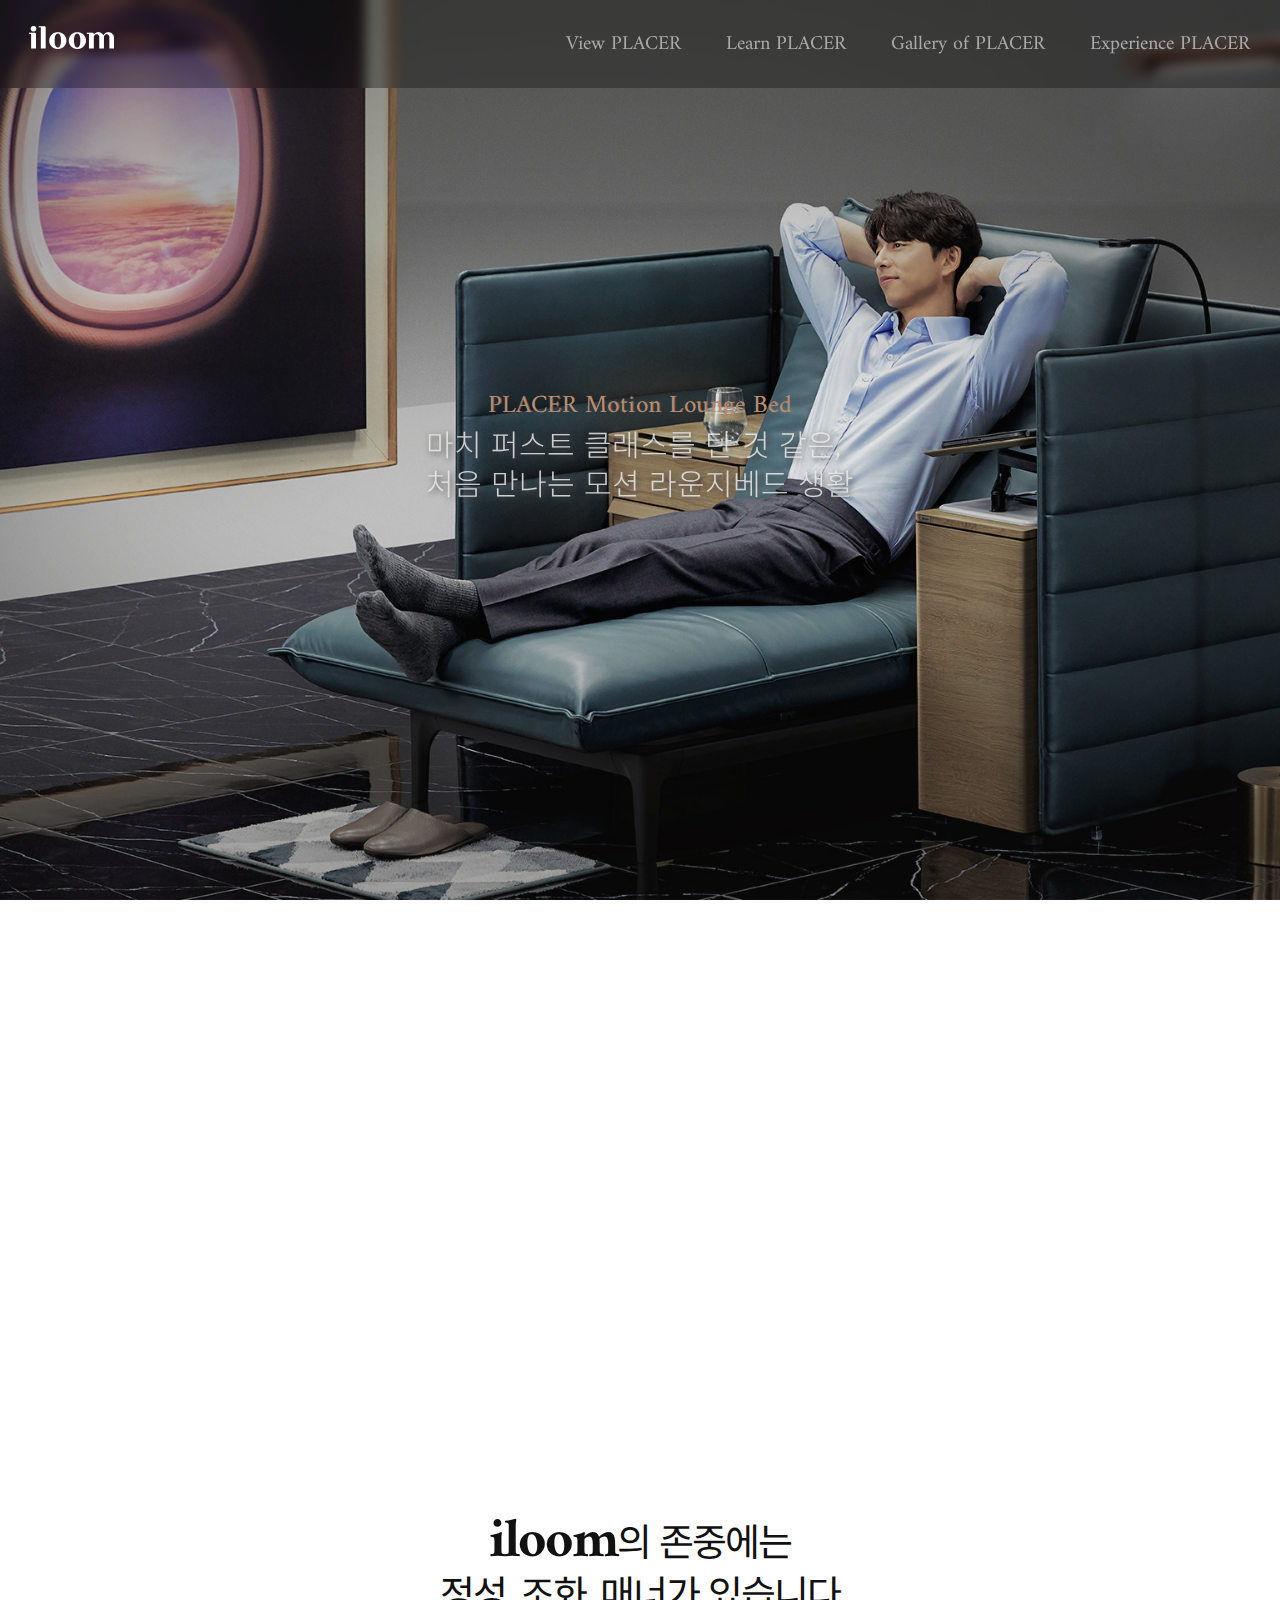
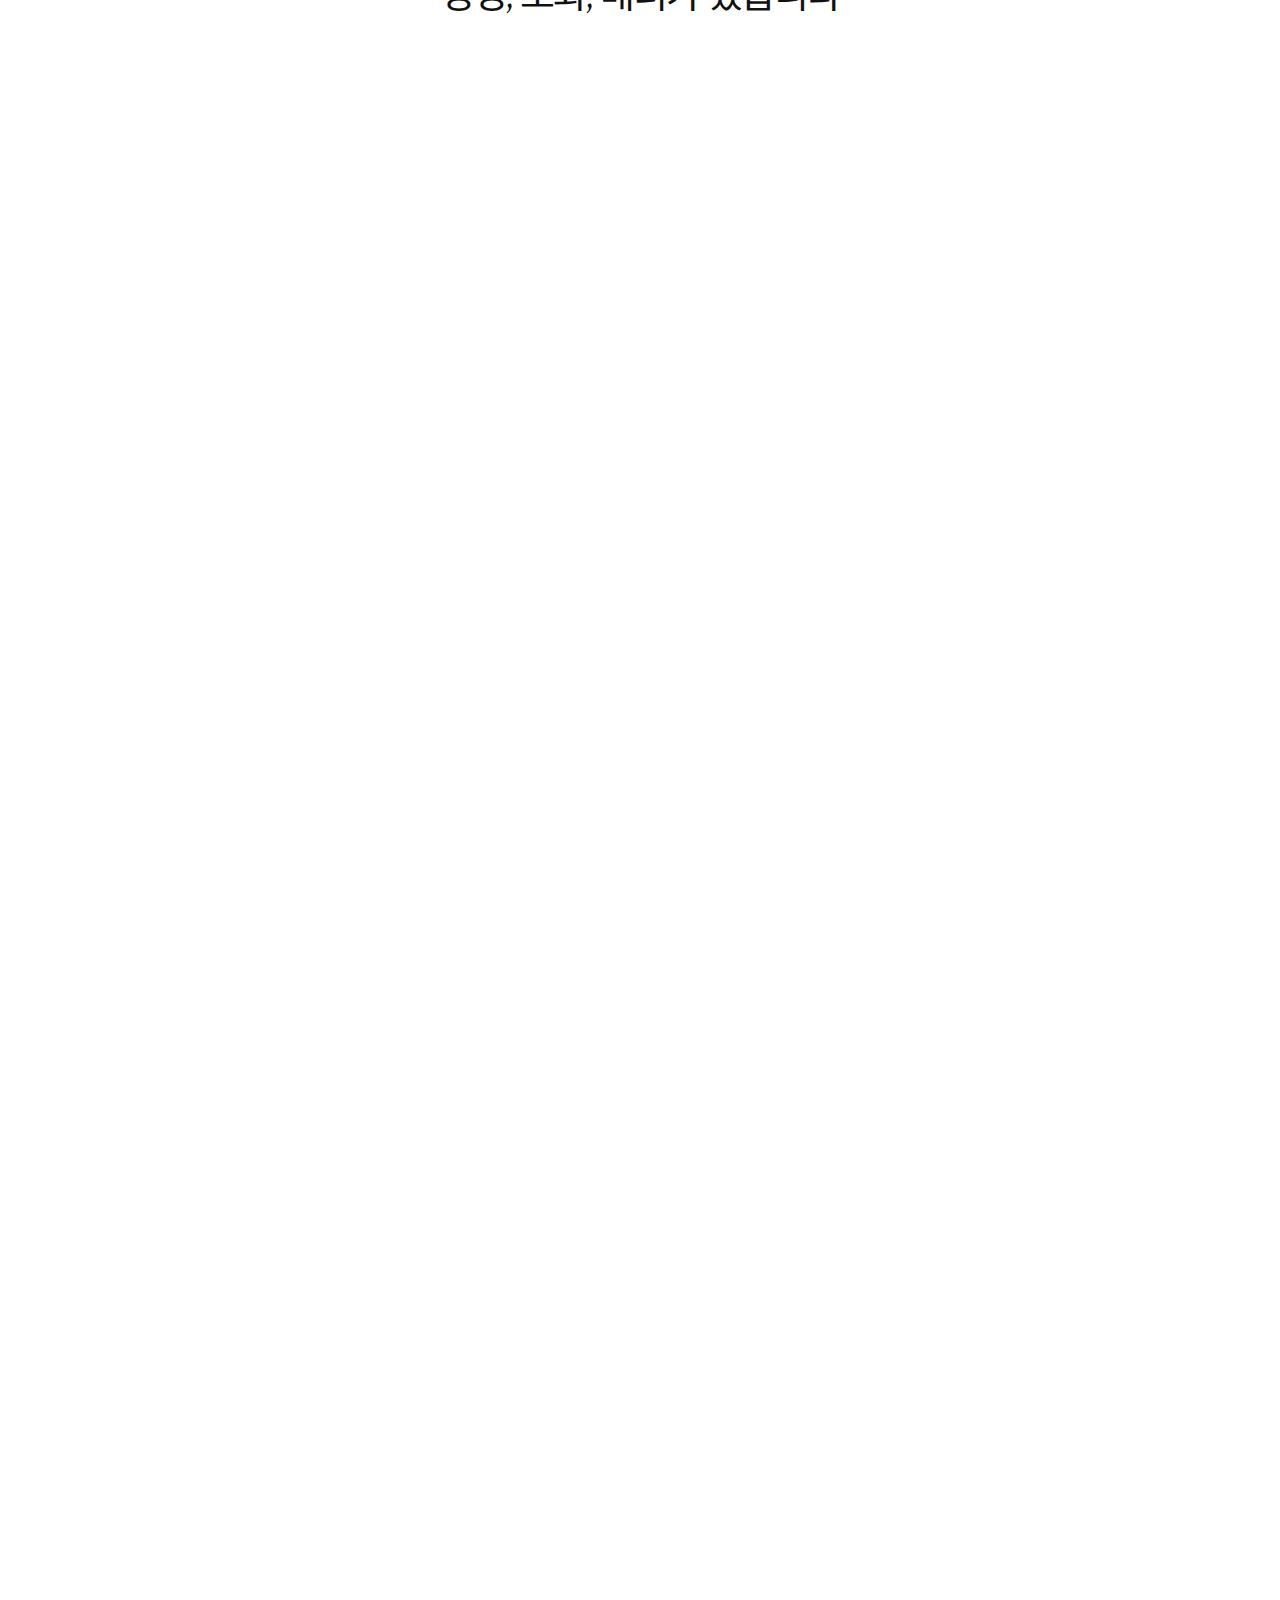
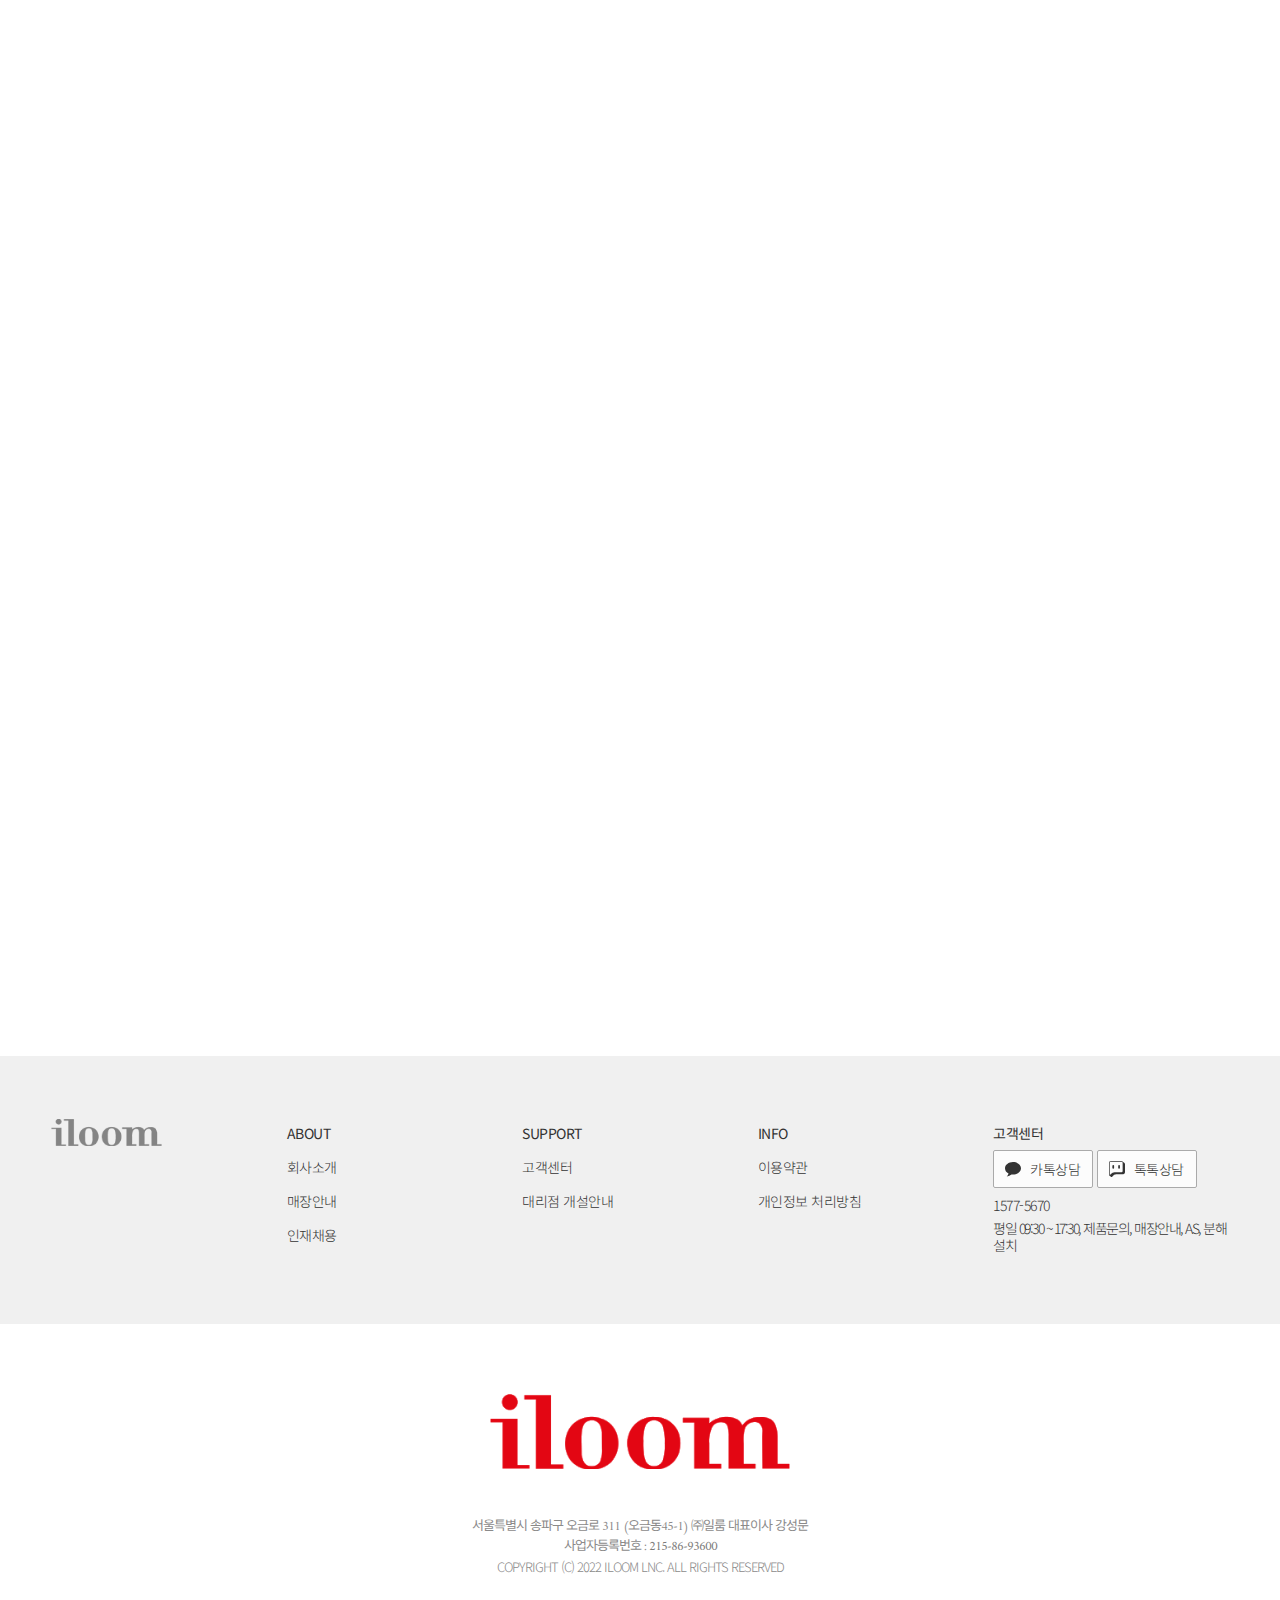
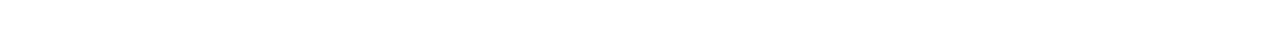
==== commit c21e5ff2: "Add commit" ====
--- a/responsive.html
+++ b/responsive.html
@@ -20,17 +20,19 @@
     <meta property="og:url" content="http://ivylove.dothome.co.kr/portfolio/responsive_ver/responsive.html" />
 
     <!-- CSS -->
-    <link rel="stylesheet" href="assets/css/aos.css">
-    <link rel="stylesheet" href="assets/css/reset.css">
-    <link rel="stylesheet" href="assets/css/common.css">
-    <link rel="stylesheet" href="assets/css/swiper.css">
-    <link rel="stylesheet" href="assets/css/style.css">
+    <link rel="stylesheet" type="text/css" href="assets/css/aos.css">
+    <link rel="stylesheet" type="text/css" href="assets/css/reset.css">
+    <link rel="stylesheet" type="text/css" href="assets/css/common.css">
+    <link rel="stylesheet" type="text/css" href="assets/css/swiper.css">
+    <link rel="stylesheet" type="text/css" href="assets/css/style.css">
 
     <!-- SCRIPT -->
-    <script src="assets/js/jquery.js"></script>
-    <script src="assets/js/swiper-bundle.min.js"></script>
-    <script src="assets/js/aos.js"></script>
-    <script src="assets/js/index.js"></script>
+    <script type="text/javascript" src="assets/js/jquery.js"></script>
+    <!-- <script type="text/javascript" src="assets/js/swiper-bundle.min.js"></script> -->
+    <script src="http://ivylove.dothome.co.kr/portfolio/responsive_ver/assets/js/swiper-bundle.min.js"></script>
+    <!-- <script src="https://cdn.jsdelivr.net/npm/swiper/swiper-bundle.min.js"></script> -->
+    <script type="text/javascript" src="assets/js/aos.js"></script>
+    <script type="text/javascript" src="assets/js/index.js"></script>
 </head>
 <body>
     <div class="wrap">
@@ -73,8 +75,8 @@
                         <div class="m_title"><a href="javascript:void(0)">iloom</a></div>
                     </li>
                     <li class="right clear">
-                        <div class="settiing"><a href="javascript:voil(0)">설정</a></div>
-                        <div class="close"><a href="javascript:voil(0)" class="close_btn">닫기</a></div>
+                        <div class="settiing"><a href="javascript:void(0)">설정</a></div>
+                        <div class="close"><a href="javascript:void(0)" class="close_btn">닫기</a></div>
                     </li>
                 </ul>
                 <div class="swiper-container m_aside_menu">
@@ -737,5 +739,4 @@
         </footer>
     </div>
 </body>
-
 </html>
--- a/assets/css/style.css
+++ b/assets/css/style.css
@@ -14,8 +14,8 @@
     z-index: 100;
     transition: 0.5s;
     background: rgba( 0, 0, 0, 0.30 );
+    -webkit-backdrop-filter: blur( 6px );
     backdrop-filter: blur( 6px );
-    -webkit-backdrop-filter: blur( 6px );
 }
 
 .header_wrap.fix{
@@ -168,7 +168,7 @@
 
 .learn_con {
     float: right;
-    width: calc(100% - 250px);
+    width: calc(95% - 250px);
 }
 
 .learn_con ul {
@@ -312,7 +312,6 @@
     background-repeat: no-repeat;
     width:0px;
     height:770px;
-    overflow: hidden;
 }
 
 .pre_con_wrap {
@@ -429,9 +428,14 @@
     margin: 0 auto;
 }
 
+.premium .swiper-pagination {
+    left: 50%;
+    transform: translateX(-50%);
+}
+
 .premium .swiper-pagination-bullet  {
     background-color : #878787;
-    margin: 5px;
+    margin: 20px 5px;
     bottom: -2px;
 }
 
@@ -497,7 +501,13 @@
     color: #686766;
 }
 
+.value_life_wrap .swiper-pagination {
+    left: 50%;
+    transform: translateX(-50%);
+}
+
 .value_life_wrap .swiper-pagination-bullet  {
+    margin: 20px 5px;
     background-color : #8c2332;
 }
 
